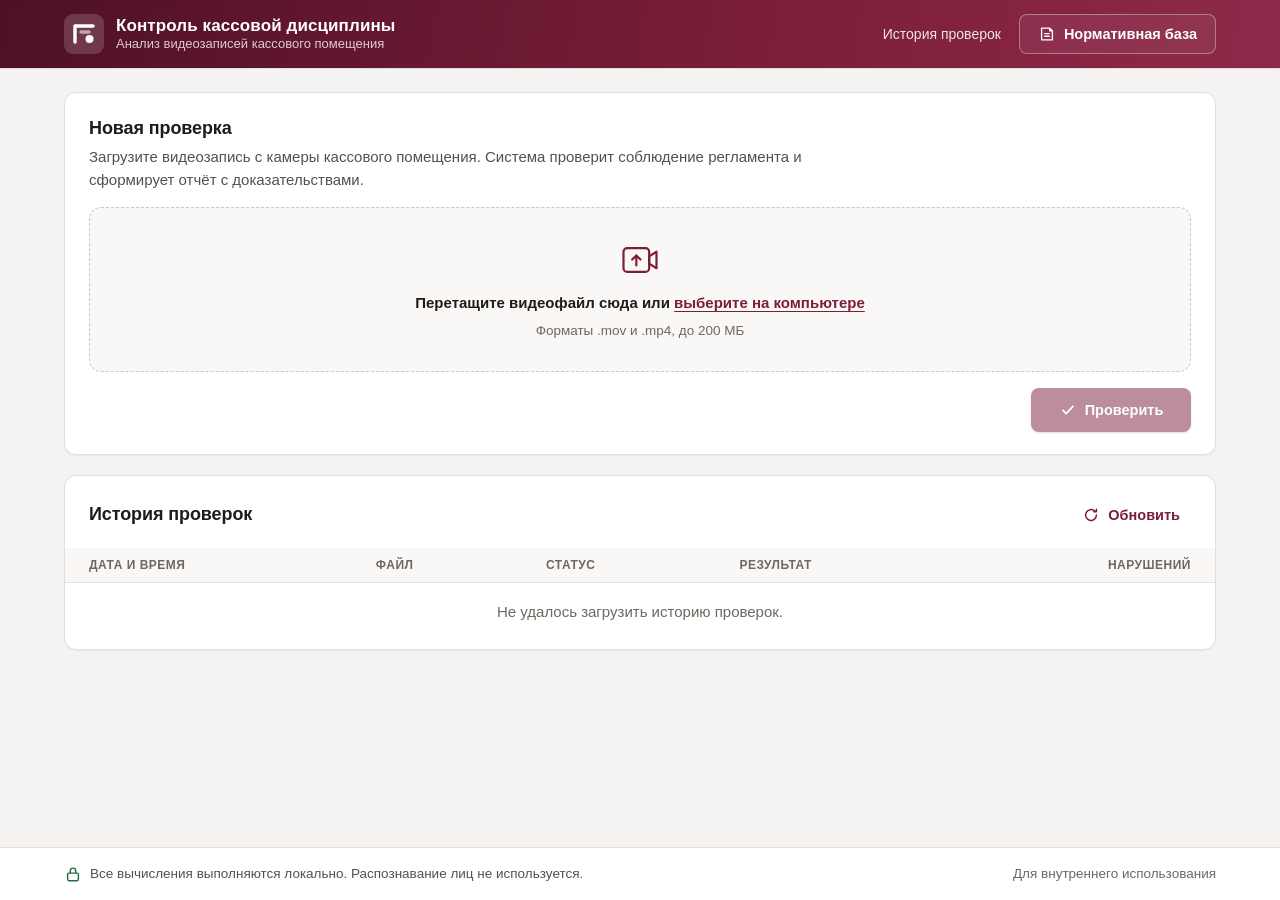
==== service/app/static/index.html @ 451cdcf0 "Forte cash-discipline monitor: service + detector + docs (snapshot 2026-10-17) Source SHAs: - servic" ====
<!doctype html>
<html lang="ru">
<head>
  <meta charset="utf-8">
  <meta name="viewport" content="width=device-width, initial-scale=1">
  <title>Контроль кассовой дисциплины</title>
  <meta name="description" content="Анализ видеозаписей кассового помещения">
  <link rel="icon" href="data:image/svg+xml,%3Csvg xmlns='http://www.w3.org/2000/svg' viewBox='0 0 32 32'%3E%3Crect width='32' height='32' rx='7' fill='%237B1E3A'/%3E%3Cpath d='M9 22V10h14' stroke='white' stroke-width='3' fill='none' stroke-linecap='round'/%3E%3Ccircle cx='20' cy='19' r='3.2' fill='white'/%3E%3C/svg%3E">
  <link rel="stylesheet" href="app.css">
</head>
<body>
  <a class="skip-link" href="#main">Перейти к содержимому</a>

  <header class="topbar">
    <div class="topbar__inner">
      <a class="brand" href="#" id="brand-link" aria-label="На главную">
        <svg class="brand__mark" viewBox="0 0 40 40" aria-hidden="true">
          <rect width="40" height="40" rx="9" fill="currentColor"/>
          <path d="M11 28V12h18" stroke="#fff" stroke-width="3.4" fill="none" stroke-linecap="round" stroke-linejoin="round"/>
          <path d="M17 18h8" stroke="#fff" stroke-width="3.4" stroke-linecap="round" opacity=".55"/>
          <circle cx="25.5" cy="25" r="4" fill="#fff"/>
        </svg>
        <span class="brand__text">
          <span class="brand__title">Контроль кассовой дисциплины</span>
          <span class="brand__subtitle">Анализ видеозаписей кассового помещения</span>
        </span>
      </a>
      <nav class="topbar__nav" aria-label="Разделы">
        <a class="navlink" href="#history-section">История проверок</a>
        <button type="button" class="btn btn--ghost-light" id="rules-open">
          <svg viewBox="0 0 20 20" aria-hidden="true" class="icon"><path d="M4 3.5h9l3 3V16.5H4z M13 3.5v3h3 M7 9.5h6 M7 12.5h6" fill="none" stroke="currentColor" stroke-width="1.5" stroke-linejoin="round"/></svg>
          <span class="btn-label">Нормативная база</span>
        </button>
      </nav>
    </div>
  </header>

  <main id="main" class="container">
    <!-- Upload -->
    <section class="card upload-card" id="upload-section" aria-labelledby="upload-title">
      <div class="card__head">
        <div>
          <h1 class="card__title" id="upload-title">Новая проверка</h1>
          <p class="card__hint">Загрузите видеозапись с камеры кассового помещения. Система проверит соблюдение регламента и сформирует отчёт с доказательствами.</p>
        </div>
      </div>

      <form id="upload-form" novalidate>
        <label class="dropzone" id="dropzone" for="file-input">
          <input type="file" id="file-input" name="file" accept=".mov,.mp4,video/quicktime,video/mp4" class="visually-hidden">
          <svg class="dropzone__icon" viewBox="0 0 48 48" aria-hidden="true">
            <rect x="6" y="11" width="28" height="26" rx="4" fill="none" stroke="currentColor" stroke-width="2.4"/>
            <path d="M34 20l8-5v18l-8-5z" fill="none" stroke="currentColor" stroke-width="2.4" stroke-linejoin="round"/>
            <path d="M20 30v-11m-4.5 4.5L20 19l4.5 4.5" fill="none" stroke="currentColor" stroke-width="2.4" stroke-linecap="round" stroke-linejoin="round"/>
          </svg>
          <span class="dropzone__primary">Перетащите видеофайл сюда или <span class="dropzone__link">выберите на компьютере</span></span>
          <span class="dropzone__secondary">Форматы .mov и .mp4, до 200 МБ</span>
        </label>

        <div class="file-row" id="file-row" hidden>
          <svg viewBox="0 0 24 24" class="file-row__icon" aria-hidden="true"><rect x="3" y="5" width="13" height="14" rx="2" fill="none" stroke="currentColor" stroke-width="1.7"/><path d="M16 10l5-3v10l-5-3z" fill="none" stroke="currentColor" stroke-width="1.7" stroke-linejoin="round"/></svg>
          <div class="file-row__meta">
            <div class="file-row__name" id="file-name"></div>
            <div class="file-row__size" id="file-size"></div>
          </div>
          <button type="button" class="btn btn--text" id="file-clear">Убрать</button>
        </div>

        <p class="form-error" id="upload-error" role="alert" hidden></p>

        <div class="form-actions">
          <button type="submit" class="btn btn--primary" id="submit-btn" disabled>
            <svg viewBox="0 0 20 20" class="icon" aria-hidden="true"><path d="M4.5 10.5l3.5 3.5 7.5-8" fill="none" stroke="currentColor" stroke-width="2" stroke-linecap="round" stroke-linejoin="round"/></svg>
            Проверить
          </button>
        </div>
      </form>
    </section>

    <!-- Progress -->
    <section class="card progress-card" id="progress-section" aria-live="polite" hidden>
      <div class="progress-card__row">
        <div class="spinner" aria-hidden="true"></div>
        <div class="progress-card__body">
          <div class="progress-card__title" id="progress-title">Загрузка видео…</div>
          <div class="progress-card__stage" id="progress-stage"></div>
        </div>
        <div class="progress-card__stats">
          <div class="progress-card__pct" id="progress-pct">0%</div>
          <div class="progress-card__elapsed">Прошло: <span id="progress-elapsed">0:00</span></div>
        </div>
      </div>
      <div class="bar" role="progressbar" aria-labelledby="progress-title" aria-valuemin="0" aria-valuemax="100" aria-valuenow="0" id="progress-bar">
        <div class="bar__fill" id="progress-fill"></div>
      </div>
      <div class="steps" aria-hidden="true">
        <span class="step" id="step-upload">1. Загрузка</span>
        <span class="step" id="step-analyze">2. Анализ</span>
        <span class="step" id="step-report">3. Отчёт</span>
      </div>
    </section>

    <!-- Failed -->
    <section class="card error-card" id="error-section" role="alert" hidden>
      <svg viewBox="0 0 24 24" class="error-card__icon" aria-hidden="true"><circle cx="12" cy="12" r="10" fill="none" stroke="currentColor" stroke-width="2"/><path d="M12 7v6m0 3.5v.5" stroke="currentColor" stroke-width="2.2" stroke-linecap="round"/></svg>
      <div class="error-card__body">
        <h2 class="error-card__title">Не удалось выполнить проверку</h2>
        <p class="error-card__text" id="error-text"></p>
        <div class="error-card__actions">
          <button type="button" class="btn btn--primary" id="retry-btn">Повторить</button>
          <button type="button" class="btn btn--secondary" id="new-check-btn-err">Новая проверка</button>
        </div>
      </div>
    </section>

    <!-- Result -->
    <section id="result-section" class="result" hidden aria-labelledby="verdict-title">
      <div class="verdict" id="verdict">
        <div class="verdict__icon" id="verdict-icon" aria-hidden="true"></div>
        <div class="verdict__body">
          <h2 class="verdict__title" id="verdict-title"></h2>
          <div class="verdict__meta" id="verdict-meta"></div>
        </div>
        <div class="verdict__actions">
          <button type="button" class="btn btn--secondary btn--sm" id="copy-link-btn">Скопировать ссылку</button>
          <button type="button" class="btn btn--secondary btn--sm" id="new-check-btn">Новая проверка</button>
        </div>
      </div>
      <div class="notice notice--warn" id="partial-note" hidden>
        <svg viewBox="0 0 20 20" class="icon" aria-hidden="true"><path d="M10 2.5l8 14H2z" fill="none" stroke="currentColor" stroke-width="1.6" stroke-linejoin="round"/><path d="M10 8v4m0 2.2v.3" stroke="currentColor" stroke-width="1.8" stroke-linecap="round"/></svg>
        <span>Анализ остановлен по лимиту времени — результат может быть неполным. Показаны нарушения, обнаруженные до остановки.</span>
      </div>
      <div class="notice notice--warn notice--list" id="warnings-note" role="note" aria-labelledby="warnings-title" hidden>
        <svg viewBox="0 0 20 20" class="icon" aria-hidden="true"><path d="M10 2.5l8 14H2z" fill="none" stroke="currentColor" stroke-width="1.6" stroke-linejoin="round"/><path d="M10 8v4m0 2.2v.3" stroke="currentColor" stroke-width="1.8" stroke-linecap="round"/></svg>
        <div>
          <strong class="notice__title" id="warnings-title">Предупреждения</strong>
          <ul class="notice__items" id="warnings-list"></ul>
        </div>
      </div>

      <div class="result__grid">
        <div class="player card">
          <div class="player__frame">
            <video id="video" controls preload="metadata" playsinline></video>
          </div>
          <div class="timeline-wrap">
            <div class="timeline" id="timeline" aria-label="Шкала времени с отметками нарушений">
              <div class="timeline__played" id="timeline-played"></div>
              <div class="timeline__markers" id="timeline-markers"></div>
              <div class="timeline__head" id="timeline-head"></div>
            </div>
            <div class="timeline__labels"><span id="tl-start">0:00</span><span id="tl-end">—</span></div>
          </div>
          <dl class="meta-list" id="video-meta"></dl>
        </div>

        <div class="violations">
          <div class="violations__head">
            <h3 class="section-title" id="violations-title">Выявленные нарушения</h3>
          </div>
          <div id="violations-list" class="violations__list"></div>
        </div>
      </div>
    </section>

    <!-- History -->
    <section class="card history" id="history-section" aria-labelledby="history-title">
      <div class="card__head card__head--row">
        <h2 class="card__title" id="history-title">История проверок</h2>
        <button type="button" class="btn btn--text" id="history-refresh">
          <svg viewBox="0 0 20 20" class="icon" aria-hidden="true"><path d="M16 10a6 6 0 1 1-1.8-4.3M16 3.5v3h-3" fill="none" stroke="currentColor" stroke-width="1.7" stroke-linecap="round" stroke-linejoin="round"/></svg>
          Обновить
        </button>
      </div>
      <div class="table-wrap">
        <table class="table" id="history-table">
          <thead>
            <tr>
              <th scope="col">Дата и время</th>
              <th scope="col">Файл</th>
              <th scope="col" class="col-hide-sm">Статус</th>
              <th scope="col">Результат</th>
              <th scope="col" class="num col-hide-sm">Нарушений</th>
            </tr>
          </thead>
          <tbody id="history-body"></tbody>
        </table>
      </div>
      <p class="empty" id="history-empty" hidden>Проверок пока нет. Загрузите первое видео, чтобы начать.</p>
    </section>
  </main>

  <footer class="footer">
    <div class="footer__inner">
      <span class="footer__lock">
        <svg viewBox="0 0 20 20" class="icon" aria-hidden="true"><rect x="4" y="9" width="12" height="8.5" rx="1.6" fill="none" stroke="currentColor" stroke-width="1.6"/><path d="M7 9V6.5a3 3 0 0 1 6 0V9" fill="none" stroke="currentColor" stroke-width="1.6"/></svg>
        Все вычисления выполняются локально. Распознавание лиц не используется.
      </span>
      <span class="footer__muted">Для внутреннего использования</span>
    </div>
  </footer>

  <!-- Rules modal -->
  <dialog class="modal" id="rules-modal" aria-labelledby="rules-title">
    <div class="modal__head">
      <h2 class="modal__title" id="rules-title">Нормативная база</h2>
      <button type="button" class="icon-btn" data-close aria-label="Закрыть">
        <svg viewBox="0 0 20 20" aria-hidden="true"><path d="M5 5l10 10M15 5L5 15" stroke="currentColor" stroke-width="1.8" stroke-linecap="round"/></svg>
      </button>
    </div>
    <div class="modal__body" id="rules-body">
      <p class="empty">Загрузка…</p>
    </div>
  </dialog>

  <!-- Lightbox -->
  <dialog class="lightbox" id="lightbox" aria-label="Кадр-доказательство">
    <figure class="lightbox__figure">
      <img id="lightbox-img" alt="">
      <figcaption class="lightbox__caption">
        <span id="lightbox-caption"></span>
        <span class="lightbox__actions">
          <button type="button" class="btn btn--ghost-light btn--sm" id="lightbox-prev" aria-label="Предыдущий кадр">‹</button>
          <button type="button" class="btn btn--ghost-light btn--sm" id="lightbox-seek">Перейти к моменту</button>
          <button type="button" class="btn btn--ghost-light btn--sm" id="lightbox-next" aria-label="Следующий кадр">›</button>
        </span>
      </figcaption>
    </figure>
    <button type="button" class="icon-btn lightbox__close" data-close aria-label="Закрыть">
      <svg viewBox="0 0 20 20" aria-hidden="true"><path d="M5 5l10 10M15 5L5 15" stroke="currentColor" stroke-width="1.8" stroke-linecap="round"/></svg>
    </button>
  </dialog>

  <div class="toast" id="toast" role="status" aria-live="polite" hidden></div>

  <script src="app.js" defer></script>
</body>
</html>
---- service/app/static/app.css ----
/* Контроль кассовой дисциплины — UI styles. No external assets. */
:root {
  --brand: #7B1E3A;
  --brand-700: #63162E;
  --brand-800: #4E1124;
  --brand-50: #F8EEF1;
  --brand-100: #F0DCE2;

  --bg: #F5F3F1;
  --surface: #FFFFFF;
  --surface-2: #FAF8F6;
  --border: #E4DFDA;
  --border-strong: #CFC7BF;
  --text: #1F1B19;
  --text-2: #57504A;
  --text-3: #6F6760;

  --danger: #B42318;
  --danger-bg: #FEF1EF;
  --danger-border: #F5C6C0;
  --success: #17703F;
  --success-bg: #EDF8F1;
  --success-border: #BCE3CA;
  --warn: #8A5300;
  --warn-bg: #FFF6E5;
  --warn-border: #F3D59A;
  --info: #2D5A8A;

  --radius: 12px;
  --radius-sm: 8px;
  --shadow-sm: 0 1px 2px rgba(31, 27, 25, .06);
  --shadow: 0 1px 2px rgba(31, 27, 25, .05), 0 4px 16px rgba(31, 27, 25, .06);
  --shadow-lg: 0 12px 40px rgba(31, 27, 25, .22);
  --focus: 0 0 0 3px rgba(123, 30, 58, .35);

  --font: -apple-system, BlinkMacSystemFont, "Segoe UI", Roboto, "Helvetica Neue", Arial, "Noto Sans", "Liberation Sans", sans-serif;
  --mono: ui-monospace, SFMono-Regular, Menlo, Consolas, "Liberation Mono", monospace;
}

*, *::before, *::after { box-sizing: border-box; }
html { -webkit-text-size-adjust: 100%; scroll-behavior: smooth; scroll-padding-top: 16px; }
body {
  margin: 0;
  font-family: var(--font);
  font-size: 15px;
  line-height: 1.5;
  color: var(--text);
  background: var(--bg);
  min-height: 100vh;
  display: flex;
  flex-direction: column;
}
h1, h2, h3, h4, p, blockquote, figure { margin: 0; }
button, input { font: inherit; color: inherit; }
img, video { display: block; max-width: 100%; }
[hidden] { display: none !important; }
a { color: var(--brand); }
:focus-visible { outline: none; box-shadow: var(--focus); border-radius: 6px; }

.visually-hidden {
  position: absolute !important; width: 1px; height: 1px; padding: 0; margin: -1px;
  overflow: hidden; clip: rect(0 0 0 0); white-space: nowrap; border: 0;
}
.skip-link {
  position: absolute; left: 12px; top: -48px; z-index: 100;
  background: var(--surface); color: var(--brand); padding: 8px 14px; border-radius: 8px;
  box-shadow: var(--shadow); transition: top .15s;
}
.skip-link:focus { top: 12px; }
.icon { width: 18px; height: 18px; flex: none; }

/* ---------- Top bar ---------- */
.topbar {
  background: linear-gradient(100deg, var(--brand-800) 0%, var(--brand) 60%, #8E2A49 100%);
  color: #fff;
  box-shadow: 0 1px 0 rgba(0,0,0,.08);
}
.topbar__inner {
  max-width: 1200px; margin: 0 auto; padding: 14px 24px;
  display: flex; align-items: center; justify-content: space-between; gap: 16px;
}
.brand { display: flex; align-items: center; gap: 12px; color: #fff; text-decoration: none; min-width: 0; }
.brand__mark { width: 40px; height: 40px; color: rgba(255,255,255,.16); flex: none; }
.brand__text { display: flex; flex-direction: column; min-width: 0; }
.brand__title { font-weight: 650; font-size: 17px; letter-spacing: .1px; line-height: 1.25; }
.brand__subtitle { font-size: 13px; color: rgba(255,255,255,.78); line-height: 1.3; }
.topbar__nav { display: flex; align-items: center; gap: 6px; flex: none; }
.navlink {
  color: rgba(255,255,255,.88); text-decoration: none; font-size: 14px; padding: 8px 12px; border-radius: 8px;
}
.navlink:hover { background: rgba(255,255,255,.1); color: #fff; }

/* ---------- Layout ---------- */
.container {
  width: 100%; max-width: 1200px; margin: 0 auto; padding: 24px;
  display: flex; flex-direction: column; gap: 20px; flex: 1;
}
.card {
  background: var(--surface); border: 1px solid var(--border); border-radius: var(--radius);
  box-shadow: var(--shadow-sm); padding: 22px 24px;
}
.card__head { margin-bottom: 16px; }
.card__head--row { display: flex; align-items: center; justify-content: space-between; gap: 12px; }
.card__title { font-size: 18px; font-weight: 650; letter-spacing: -.1px; }
.card__hint { color: var(--text-2); margin-top: 4px; max-width: 720px; }
.section-title { font-size: 16px; font-weight: 650; }

/* ---------- Buttons ---------- */
.btn {
  display: inline-flex; align-items: center; justify-content: center; gap: 8px;
  min-height: 40px; padding: 0 18px; border-radius: var(--radius-sm);
  border: 1px solid transparent; background: none; cursor: pointer;
  font-weight: 600; font-size: 14.5px; line-height: 1; white-space: nowrap;
  transition: background .15s, border-color .15s, color .15s, box-shadow .15s, transform .05s;
}
.btn:active:not(:disabled) { transform: translateY(1px); }
.btn:disabled { cursor: not-allowed; opacity: .5; }
.btn--sm { min-height: 32px; padding: 0 12px; font-size: 13.5px; }
.btn--primary { background: var(--brand); color: #fff; box-shadow: 0 1px 2px rgba(78,17,36,.3); }
.btn--primary:hover:not(:disabled) { background: var(--brand-700); }
.btn--secondary { background: var(--surface); color: var(--text); border-color: var(--border-strong); }
.btn--secondary:hover:not(:disabled) { background: var(--surface-2); border-color: var(--text-3); }
.btn--text { color: var(--brand); padding: 0 10px; min-height: 34px; }
.btn--text:hover { background: var(--brand-50); }
.btn--ghost-light { color: #fff; border-color: rgba(255,255,255,.35); background: rgba(255,255,255,.06); }
.btn--ghost-light:hover { background: rgba(255,255,255,.16); border-color: rgba(255,255,255,.6); }
.btn--ghost-light:focus-visible { box-shadow: 0 0 0 3px rgba(255,255,255,.5); }
.icon-btn {
  width: 36px; height: 36px; display: inline-grid; place-items: center; border-radius: 8px;
  border: 0; background: none; cursor: pointer; color: var(--text-2);
}
.icon-btn svg { width: 20px; height: 20px; }
.icon-btn:hover { background: var(--surface-2); color: var(--text); }

/* ---------- Upload ---------- */
.dropzone {
  display: flex; flex-direction: column; align-items: center; justify-content: center; gap: 6px;
  padding: 30px 20px; text-align: center; cursor: pointer;
  border: 1.5px dashed var(--border-strong); border-radius: var(--radius);
  background: var(--surface-2); transition: border-color .15s, background .15s;
}
.dropzone:hover, .dropzone.is-over { border-color: var(--brand); background: var(--brand-50); }
.dropzone:focus-within { box-shadow: var(--focus); border-color: var(--brand); }
.dropzone__icon { width: 44px; height: 44px; color: var(--brand); margin-bottom: 4px; }
.dropzone__primary { font-weight: 600; }
.dropzone__link { color: var(--brand); text-decoration: underline; text-underline-offset: 3px; }
.dropzone__secondary { color: var(--text-3); font-size: 13.5px; }
.file-row {
  display: flex; align-items: center; gap: 12px; margin-top: 14px; padding: 12px 14px;
  border: 1px solid var(--border); border-radius: var(--radius-sm); background: var(--surface);
}
.file-row__icon { width: 26px; height: 26px; color: var(--brand); flex: none; }
.file-row__meta { flex: 1; min-width: 0; }
.file-row__name { font-weight: 600; overflow: hidden; text-overflow: ellipsis; white-space: nowrap; }
.file-row__size { color: var(--text-3); font-size: 13px; }
.form-error {
  margin-top: 12px; padding: 10px 14px; border-radius: var(--radius-sm);
  background: var(--danger-bg); color: var(--danger); border: 1px solid var(--danger-border); font-size: 14px;
}
.form-actions { display: flex; justify-content: flex-end; margin-top: 16px; }
.form-actions .btn--primary { min-width: 160px; min-height: 44px; }

/* ---------- Progress ---------- */
.progress-card__row { display: flex; align-items: center; gap: 16px; }
.progress-card__body { flex: 1; min-width: 0; }
.progress-card__title { font-weight: 650; font-size: 16px; }
.progress-card__stage { color: var(--text-2); font-size: 14px; min-height: 21px; }
.progress-card__stats { text-align: right; flex: none; }
.progress-card__pct { font-size: 22px; font-weight: 700; color: var(--brand); font-variant-numeric: tabular-nums; line-height: 1.1; }
.progress-card__elapsed { color: var(--text-3); font-size: 13px; font-variant-numeric: tabular-nums; }
.spinner {
  width: 36px; height: 36px; border-radius: 50%; flex: none;
  border: 3px solid var(--brand-100); border-top-color: var(--brand);
  animation: spin .9s linear infinite;
}
@keyframes spin { to { transform: rotate(360deg); } }
.bar { height: 8px; background: var(--brand-50); border-radius: 99px; overflow: hidden; margin-top: 16px; }
.bar__fill {
  height: 100%; width: 0; border-radius: 99px; transition: width .4s ease;
  background: linear-gradient(90deg, var(--brand-700), var(--brand) 60%, #A5385A);
}
.bar.is-indeterminate .bar__fill {
  width: 30% !important; animation: indet 1.3s ease-in-out infinite;
}
@keyframes indet { 0% { transform: translateX(-100%); } 100% { transform: translateX(340%); } }
.steps { display: flex; gap: 20px; margin-top: 12px; font-size: 13px; color: var(--text-3); }
.step.is-active { color: var(--brand); font-weight: 600; }
.step.is-done { color: var(--success); }
.step.is-done::before { content: "✓ "; }

/* ---------- Error ---------- */
.error-card { display: flex; gap: 16px; border-color: var(--danger-border); background: var(--danger-bg); }
.error-card__icon { width: 28px; height: 28px; color: var(--danger); flex: none; }
.error-card__title { font-size: 17px; font-weight: 650; color: var(--danger); }
.error-card__text { margin-top: 4px; color: var(--text-2); word-break: break-word; }
.error-card__actions { display: flex; gap: 10px; margin-top: 14px; flex-wrap: wrap; }

/* ---------- Verdict ---------- */
.result { display: flex; flex-direction: column; gap: 14px; }
.verdict {
  display: flex; align-items: center; gap: 16px; padding: 18px 22px;
  border-radius: var(--radius); border: 1px solid; box-shadow: var(--shadow-sm);
}
.verdict--bad { background: var(--danger-bg); border-color: var(--danger-border); }
.verdict--ok { background: var(--success-bg); border-color: var(--success-border); }
.verdict__icon {
  width: 44px; height: 44px; border-radius: 50%; display: grid; place-items: center; flex: none; color: #fff;
}
.verdict__icon svg { width: 24px; height: 24px; }
.verdict--bad .verdict__icon { background: var(--danger); }
.verdict--ok .verdict__icon { background: var(--success); }
.verdict__body { flex: 1; min-width: 0; }
.verdict__title { font-size: 20px; font-weight: 700; letter-spacing: -.2px; }
.verdict--bad .verdict__title { color: var(--danger); }
.verdict--ok .verdict__title { color: var(--success); }
.verdict__meta { color: var(--text-2); font-size: 13.5px; margin-top: 2px; display: flex; flex-wrap: wrap; gap: 4px 14px; }
.verdict__meta span { overflow-wrap: anywhere; }
.verdict__actions { display: flex; gap: 8px; flex: none; }

.notice {
  display: flex; gap: 10px; align-items: flex-start; padding: 12px 16px; border-radius: var(--radius-sm);
  border: 1px solid; font-size: 14px;
}
.notice .icon { margin-top: 1px; }
.notice--warn { background: var(--warn-bg); border-color: var(--warn-border); color: var(--warn); }
.notice__title { display: block; font-weight: 600; }
.notice__items { margin: 4px 0 0; padding-left: 18px; }
.notice__items li { overflow-wrap: anywhere; }

/* ---------- Result grid ---------- */
.result__grid {
  display: grid; grid-template-columns: minmax(280px, 360px) 1fr; gap: 20px; align-items: start;
}
.player { padding: 14px; position: sticky; top: 16px; }
.player__frame { display: flex; justify-content: center; }
/* Height-driven sizing: a portrait 464×848 recording keeps its own width (no black side bars). */
.player__frame video {
  height: min(62vh, 600px); width: auto; max-width: 100%; aspect-ratio: 464 / 848;
  object-fit: contain; background: #111; border-radius: var(--radius-sm);
}
.timeline-wrap { margin-top: 12px; }
.timeline {
  position: relative; height: 22px; border-radius: 6px; background: #EEE9E5; cursor: pointer;
  overflow: visible;
}
.timeline__played { position: absolute; inset: 0 auto 0 0; width: 0; background: var(--brand-100); border-radius: 6px 0 0 6px; }
.timeline__head { position: absolute; top: -3px; bottom: -3px; width: 2px; left: 0; background: var(--brand); border-radius: 2px; pointer-events: none; }
.timeline__markers { position: absolute; inset: 0; }
.marker {
  position: absolute; top: 3px; bottom: 3px; min-width: 6px; border-radius: 3px;
  background: var(--danger); border: 0; padding: 0; cursor: pointer; opacity: .9;
  transform: translateX(-3px);
}
.marker:hover, .marker.is-active { opacity: 1; box-shadow: 0 0 0 2px #fff, 0 0 0 4px var(--danger); }
.timeline__labels { display: flex; justify-content: space-between; font-size: 12px; color: var(--text-3); margin-top: 4px; font-variant-numeric: tabular-nums; }
.meta-list {
  display: grid; grid-template-columns: auto 1fr; gap: 4px 12px; margin: 12px 2px 2px; font-size: 13px;
}
.meta-list dt { color: var(--text-3); }
.meta-list dd { margin: 0; color: var(--text); font-variant-numeric: tabular-nums; overflow-wrap: anywhere; }

/* ---------- Violations ---------- */
.violations__head { display: flex; align-items: baseline; justify-content: space-between; margin-bottom: 10px; }
.violations__list { display: flex; flex-direction: column; gap: 14px; }
.vcard {
  background: var(--surface); border: 1px solid var(--border); border-left: 4px solid var(--danger);
  border-radius: var(--radius); box-shadow: var(--shadow-sm); padding: 16px 18px; transition: box-shadow .2s;
}
.vcard.is-active { box-shadow: 0 0 0 2px var(--brand-100), var(--shadow); }
.vcard__top { display: flex; align-items: flex-start; gap: 12px; }
.vcard__num {
  flex: none; width: 28px; height: 28px; border-radius: 50%; background: var(--danger-bg); color: var(--danger);
  font-weight: 700; font-size: 13.5px; display: grid; place-items: center;
}
.vcard__heading { flex: 1; min-width: 0; }
.vcard__title { font-size: 16px; font-weight: 650; line-height: 1.35; }
.vcard__chips { display: flex; flex-wrap: wrap; gap: 6px 8px; margin-top: 6px; align-items: center; }
.timecode {
  display: inline-flex; align-items: center; gap: 6px; font-family: var(--mono); font-size: 13px; font-weight: 600;
  padding: 4px 10px; border-radius: 6px; border: 1px solid var(--brand-100); background: var(--brand-50); color: var(--brand);
  cursor: pointer;
}
.timecode:hover { background: var(--brand-100); }
.timecode svg { width: 12px; height: 12px; }
.chip {
  display: inline-flex; align-items: center; gap: 5px; font-size: 12.5px; padding: 3px 9px; border-radius: 99px;
  background: var(--surface-2); border: 1px solid var(--border); color: var(--text-2);
}
.chip--conf-high { background: var(--danger-bg); border-color: var(--danger-border); color: var(--danger); }
.chip--conf-mid { background: var(--warn-bg); border-color: var(--warn-border); color: var(--warn); }
.chip--conf-low { background: #F1F3F6; border-color: #D9DEE5; color: #4A5562; }
.chip__dot { width: 7px; height: 7px; border-radius: 50%; background: currentColor; }
.type-id {
  display: inline-block; font-family: var(--mono); font-size: 12px; font-weight: 650; line-height: 1.5;
  padding: 1px 7px; margin-right: 8px; border-radius: 5px; vertical-align: 2px;
  background: var(--brand-50); color: var(--brand); border: 1px solid var(--brand-100);
}
.vcard__desc { margin-top: 12px; color: var(--text); white-space: pre-line; overflow-wrap: anywhere; }
/* Two-axis assessment: did it happen (fact) / how firmly the cited norm covers it (legal strength). */
.scores {
  display: grid; grid-template-columns: repeat(2, minmax(0, 1fr)); gap: 0; margin-top: 12px;
  border: 1px solid var(--border); border-radius: var(--radius-sm); background: var(--surface-2);
}
.score { padding: 8px 12px; min-width: 0; }
.score + .score { border-left: 1px solid var(--border); }
.score__label { font-size: 12px; color: var(--text-3); line-height: 1.3; }
.score__value { display: flex; align-items: center; gap: 8px; margin-top: 4px; font-weight: 650; font-size: 14px; }
.score__value--muted { color: var(--text-3); font-weight: 600; }
.meter { flex: 0 1 72px; height: 6px; border-radius: 99px; background: var(--border); overflow: hidden; min-width: 40px; }
.meter__fill { display: block; height: 100%; border-radius: 99px; background: var(--brand); }
.meter--low .meter__fill { background: var(--text-3); }
.segs { display: inline-flex; gap: 3px; flex: none; }
.segs i { width: 16px; height: 6px; border-radius: 2px; background: var(--border); }
.segs i.on { background: var(--brand); }
.segs--low i.on { background: var(--text-3); }
.frames { display: flex; gap: 10px; margin-top: 12px; overflow-x: auto; padding-bottom: 4px; }
.frame {
  flex: none; position: relative; border: 1px solid var(--border); border-radius: var(--radius-sm); overflow: hidden;
  padding: 0; background: #111; cursor: zoom-in; width: 92px;
}
.frame img { width: 92px; height: 164px; object-fit: cover; transition: transform .2s; }
.frame:hover img { transform: scale(1.04); }
.frame__ts {
  position: absolute; left: 4px; bottom: 4px; font-family: var(--mono); font-size: 11px; color: #fff;
  background: rgba(0,0,0,.62); padding: 1px 5px; border-radius: 4px;
}
.frame__badge {
  position: absolute; left: 4px; top: 4px; font-size: 10.5px; font-weight: 650; color: #fff; letter-spacing: .2px;
  background: var(--success); padding: 1px 6px; border-radius: 4px; box-shadow: 0 1px 2px rgba(0,0,0,.35);
}
.vmedia { display: flex; flex-wrap: wrap; align-items: flex-start; gap: 12px 16px; margin-top: 14px; }
.vmedia__label {
  font-size: 11.5px; text-transform: uppercase; letter-spacing: .6px; color: var(--text-3); font-weight: 650; margin-bottom: 6px;
}
.vmedia__frames { flex: 1 1 200px; min-width: 0; }
.vclip .vmedia__label { margin-bottom: 0; }
.vmedia .frames { margin-top: 0; flex-wrap: wrap; overflow: visible; }
.vclip { margin: 0; display: grid; grid-template-columns: min-content; gap: 6px; max-width: 100%; flex: none; }
.vclip__video {
  /* Explicit width from the clip's aspect ratio (--ar = w/h, set by app.js): portrait clips stay compact. */
  --clip-h: 300px;
  display: block; height: var(--clip-h); width: calc(var(--clip-h) * var(--ar, .547)); max-width: none; object-fit: contain;
  border-radius: var(--radius-sm); background: #111; border: 1px solid var(--border);
}
.vclip__video:focus-visible { outline: 3px solid var(--brand); outline-offset: 2px; }
.vclip__cap { display: flex; flex-direction: column; align-items: flex-start; gap: 2px; font-size: 12.5px; color: var(--text-3); line-height: 1.35; }
.vclip__seek {
  font: inherit; color: var(--brand); background: none; border: 0; padding: 0; cursor: pointer; text-decoration: underline; text-align: left;
}
.vclip__seek:hover { color: var(--brand-700); }
.rule {
  margin-top: 14px; padding: 12px 14px; border-radius: var(--radius-sm); background: var(--surface-2);
  border: 1px solid var(--border); font-size: 14px;
}
.rule + .rule { margin-top: 8px; }
.rule__label { font-size: 11.5px; text-transform: uppercase; letter-spacing: .6px; color: var(--text-3); font-weight: 650; }
.rule__doc { font-weight: 600; margin-top: 2px; overflow-wrap: anywhere; }
.rule__point { color: var(--text-2); font-weight: 600; font-size: 13.5px; }
.rule__quote {
  margin: 8px 0 0; padding: 2px 0 2px 12px; border-left: 3px solid var(--brand-100); color: var(--text-2); font-style: italic;
  overflow-wrap: anywhere;
}
.rule__link { display: inline-flex; align-items: center; gap: 4px; margin-top: 8px; font-weight: 600; font-size: 13.5px; text-decoration: none; overflow-wrap: anywhere; }
.rule__link:hover { text-decoration: underline; }
.rule__conf { margin-top: 6px; font-size: 12.5px; color: var(--text-3); }
.rule__conf--high { color: var(--success); }
.rule__conf--medium { color: var(--warn); }
.rule--none { background: var(--warn-bg); border-color: var(--warn-border); }
.rule__none { margin-top: 2px; font-weight: 600; color: var(--warn); }
.rule__link svg { width: 13px; height: 13px; }
.badge-placeholder {
  display: inline-block; font-size: 11px; font-weight: 650; letter-spacing: .3px; padding: 2px 7px; border-radius: 4px;
  background: var(--warn-bg); color: var(--warn); border: 1px solid var(--warn-border); vertical-align: middle; margin-left: 6px;
  text-transform: uppercase;
}
.empty-ok {
  display: flex; flex-direction: column; align-items: center; text-align: center; gap: 8px; padding: 40px 24px;
  background: var(--surface); border: 1px solid var(--border); border-radius: var(--radius); color: var(--text-2);
}
.empty-ok svg { width: 48px; height: 48px; color: var(--success); }
.empty-ok strong { color: var(--text); font-size: 16px; }
.empty-ok span { max-width: 520px; }
.empty-ok .btn { margin-top: 6px; }

/* ---------- History ---------- */
.table-wrap { overflow-x: auto; margin: 0 -24px; }
.table { width: 100%; border-collapse: collapse; font-size: 14px; }
.table th {
  text-align: left; font-size: 12px; text-transform: uppercase; letter-spacing: .5px; color: var(--text-3); font-weight: 650;
  padding: 8px 24px; border-bottom: 1px solid var(--border); background: var(--surface-2); white-space: nowrap;
}
.table td { padding: 11px 24px; border-bottom: 1px solid var(--border); vertical-align: middle; }
.table tbody tr { cursor: pointer; transition: background .1s; }
.table tbody tr:hover { background: var(--surface-2); }
.table tbody tr:focus-visible { outline: none; box-shadow: inset 3px 0 0 var(--brand); background: var(--brand-50); border-radius: 0; }
.table tbody tr.is-current { background: var(--brand-50); box-shadow: inset 3px 0 0 var(--brand); }
.table tbody tr:last-child td { border-bottom: 0; }
.table .num { text-align: right; font-variant-numeric: tabular-nums; }
.table .muted { color: var(--text-3); white-space: nowrap; font-variant-numeric: tabular-nums; }
.table .partial-flag { margin-left: 6px; }
.table .partial-flag::before { content: "· "; }
.table .fname { max-width: 340px; overflow: hidden; text-overflow: ellipsis; white-space: nowrap; font-weight: 550; }
.status {
  display: inline-flex; align-items: center; gap: 6px; font-size: 12.5px; font-weight: 600; padding: 3px 10px;
  border-radius: 99px; white-space: nowrap; border: 1px solid;
}
.status--processing { color: var(--info); background: #EEF4FB; border-color: #CFE0F2; }
.status--done { color: var(--text-2); background: var(--surface-2); border-color: var(--border); }
.status--failed { color: var(--danger); background: var(--danger-bg); border-color: var(--danger-border); }
.status--violation { color: var(--danger); background: var(--danger-bg); border-color: var(--danger-border); }
.status--ok { color: var(--success); background: var(--success-bg); border-color: var(--success-border); }
.status__dot { width: 7px; height: 7px; border-radius: 50%; background: currentColor; }
.status--processing .status__dot { animation: pulse 1.2s ease-in-out infinite; }
@keyframes pulse { 50% { opacity: .3; } }
.empty { color: var(--text-3); padding: 18px 0 4px; text-align: center; }

/* ---------- Footer ---------- */
.footer { border-top: 1px solid var(--border); background: var(--surface); margin-top: 12px; }
.footer__inner {
  max-width: 1200px; margin: 0 auto; padding: 16px 24px; display: flex; justify-content: space-between; gap: 12px;
  flex-wrap: wrap; font-size: 13.5px; color: var(--text-2);
}
.footer__lock { display: inline-flex; align-items: center; gap: 8px; }
.footer__lock .icon { color: var(--success); }
.footer__muted { color: var(--text-3); }

/* ---------- Modal ---------- */
dialog { border: 0; padding: 0; color: var(--text); }
dialog::backdrop { background: rgba(31, 18, 24, .55); }
.modal {
  width: min(760px, calc(100vw - 32px)); max-height: min(86vh, 900px); border-radius: var(--radius);
  box-shadow: var(--shadow-lg); background: var(--surface); overflow: hidden;
}
.modal[open] { display: flex; flex-direction: column; }
.modal__head {
  display: flex; align-items: center; justify-content: space-between; padding: 16px 20px 14px 24px;
  border-bottom: 1px solid var(--border);
}
.modal__title { font-size: 18px; font-weight: 650; }
.modal__body { padding: 8px 24px 24px; overflow-y: auto; }
.rule-index { display: flex; flex-wrap: wrap; gap: 6px; margin: 12px 0 4px; }
.rule-index button { cursor: pointer; margin: 0; }
.rule-index button:hover { background: var(--brand-100); }
.rule-entry { padding: 16px 0; border-bottom: 1px solid var(--border); scroll-margin-top: 8px; overflow-wrap: anywhere; }
.rule-entry:last-child { border-bottom: 0; }
.rule-entry__title { font-weight: 650; font-size: 15.5px; }
.rule-entry__en { color: var(--text-3); font-size: 13px; }
.rule-entry__tpl { color: var(--text-2); margin-top: 6px; font-size: 14px; }

/* ---------- Lightbox ---------- */
.lightbox {
  background: transparent; max-width: 100vw; max-height: 100vh; width: 100vw; height: 100vh; margin: 0;
  overflow: hidden;
}
.lightbox[open] { display: flex; align-items: center; justify-content: center; }
.lightbox::backdrop { background: rgba(10, 6, 8, .88); }
.lightbox__figure { margin: 0; display: flex; flex-direction: column; align-items: center; gap: 12px; max-height: 100%; padding: 56px 16px 16px; }
.lightbox__figure img { max-height: calc(100vh - 140px); max-width: calc(100vw - 32px); border-radius: 8px; box-shadow: var(--shadow-lg); object-fit: contain; }
.lightbox__caption {
  color: #fff; font-size: 14px; display: flex; align-items: center; gap: 14px; flex-wrap: wrap; justify-content: center;
}
.lightbox__actions { display: inline-flex; gap: 6px; }
.lightbox__close { position: fixed; top: 14px; right: 14px; color: #fff; }
.lightbox__close:hover { background: rgba(255,255,255,.14); color: #fff; }

/* ---------- Toast ---------- */
.toast {
  position: fixed; left: 50%; bottom: 24px; transform: translateX(-50%); z-index: 50;
  background: #2A2421; color: #fff; padding: 10px 16px; border-radius: 8px; font-size: 14px; box-shadow: var(--shadow-lg);
}

/* ---------- Responsive ---------- */
@media (max-width: 880px) {
  .result__grid { grid-template-columns: 1fr; }
  .player { position: static; max-width: 420px; width: 100%; margin: 0 auto; }
  .navlink { display: none; }
}
@media (max-width: 640px) {
  body { font-size: 14.5px; }
  .topbar__inner { padding: 12px 16px; }
  .brand__subtitle { display: none; }
  .brand__title { font-size: 15px; }
  .brand__mark { width: 34px; height: 34px; }
  #rules-open { padding: 0 10px; font-size: 13px; }
  .container { padding: 16px; gap: 16px; }
  .card { padding: 18px 16px; }
  .table-wrap { margin: 0 -16px; }
  .verdict { flex-wrap: wrap; padding: 16px; }
  .verdict__actions { width: 100%; }
  .verdict__actions .btn { flex: 1; }
  .progress-card__stats { min-width: 64px; }
  .form-actions .btn--primary { width: 100%; }
  .table .col-hide-sm, .hide-sm { display: none; }
  .show-sm { display: inline; }
  .player { max-width: none; }
  .player__frame video { height: min(56vh, 460px); }
  .verdict { align-items: flex-start; gap: 12px; }
  .verdict__icon { width: 34px; height: 34px; }
  .verdict__icon svg { width: 20px; height: 20px; }
  .verdict__title { font-size: 18px; }
  .verdict__meta { flex-direction: column; gap: 1px; }
  .vcard { padding: 14px 14px; }
  .vcard__top { gap: 10px; }
  .vclip__video { --clip-h: 280px; }
  .score { padding: 8px 10px; }
  .meter { flex-basis: 48px; }
  .segs i { width: 12px; }
  .table { font-size: 13px; }
  .table th, .table td { padding-left: 8px; padding-right: 8px; }
  .table th:first-child, .table td:first-child { padding-left: 16px; }
  .table th:last-child, .table td:last-child { padding-right: 16px; }
  .table .muted { white-space: normal; min-width: 68px; font-size: 12px; }
  .table .fname { max-width: 80px; }
  .table .partial-flag { display: block; margin: 2px 0 0; }
  .table .partial-flag::before { content: none; }
  .status { font-size: 12px; padding: 2px 8px; gap: 5px; }
  .modal { width: calc(100vw - 16px); max-height: calc(100vh - 32px); }
  .modal__head { padding: 12px 12px 10px 16px; }
  .modal__body { padding: 4px 16px 18px; }
  .rule { padding: 10px 12px; }
}
@media (min-width: 641px) { .show-sm { display: none; } }
@media (max-width: 480px) {
  #rules-open { width: 40px; padding: 0; }
  #rules-open .btn-label {
    position: absolute; width: 1px; height: 1px; overflow: hidden; clip: rect(0 0 0 0); white-space: nowrap;
  }
}
@media (prefers-reduced-motion: reduce) {
  *, *::before, *::after { animation-duration: .01ms !important; transition-duration: .01ms !important; scroll-behavior: auto !important; }
}
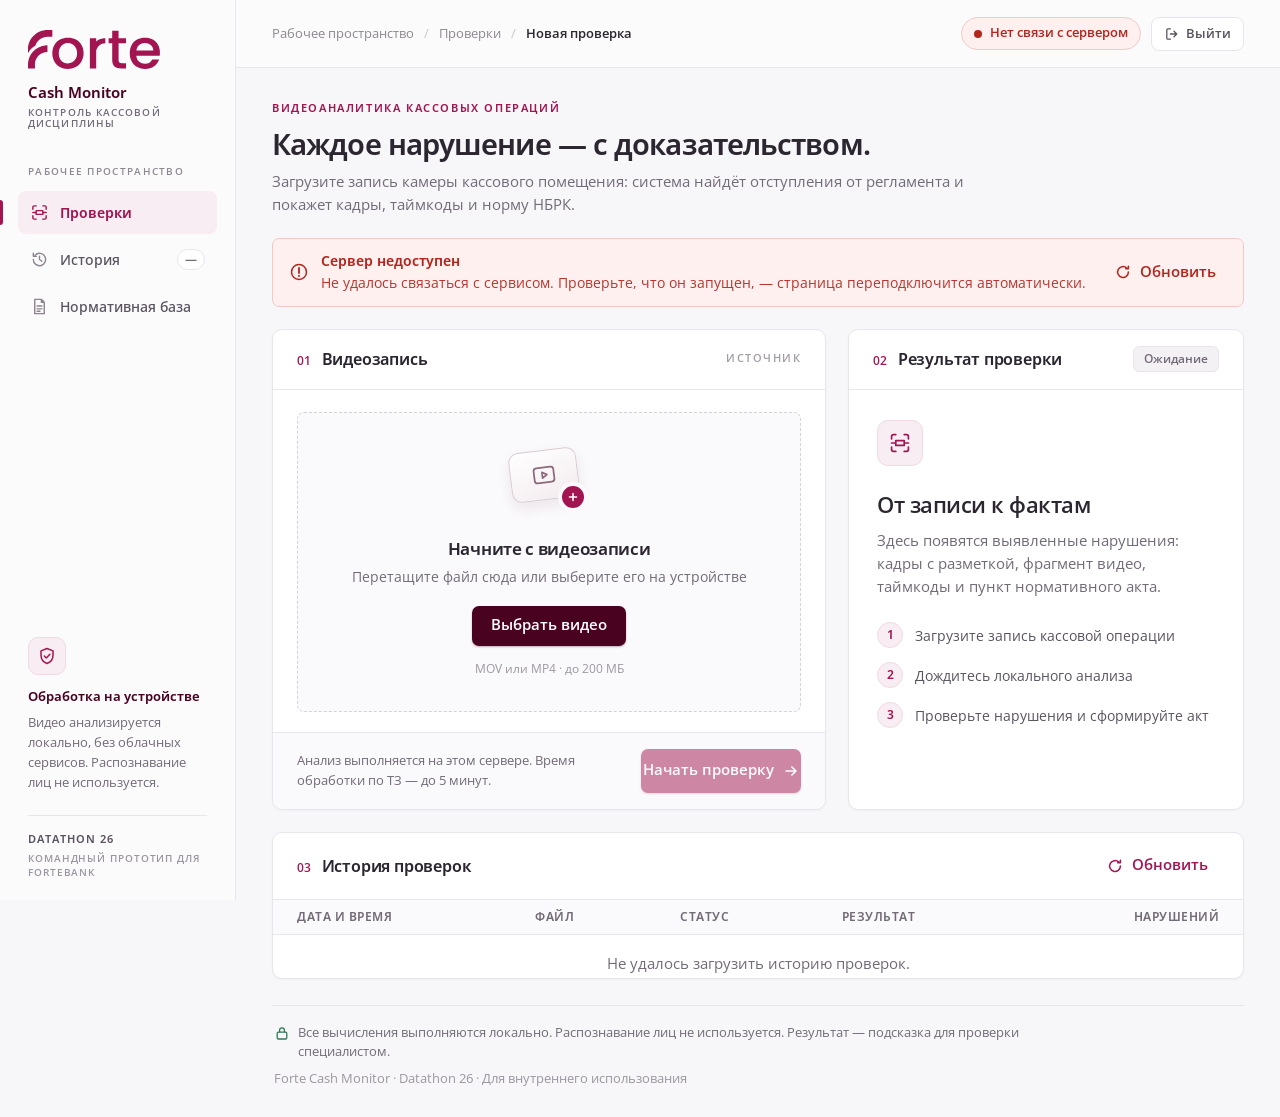
==== commit 674c3dd5: "Snapshot update: service beb6988, detector 9f8d3b9 (2026-10-17 evening) Refresh service/ and detecto" ====
--- a/service/app/static/index.html
+++ b/service/app/static/index.html
@@ -3,207 +3,311 @@
 <head>
   <meta charset="utf-8">
   <meta name="viewport" content="width=device-width, initial-scale=1">
-  <title>Контроль кассовой дисциплины</title>
-  <meta name="description" content="Анализ видеозаписей кассового помещения">
-  <link rel="icon" href="data:image/svg+xml,%3Csvg xmlns='http://www.w3.org/2000/svg' viewBox='0 0 32 32'%3E%3Crect width='32' height='32' rx='7' fill='%237B1E3A'/%3E%3Cpath d='M9 22V10h14' stroke='white' stroke-width='3' fill='none' stroke-linecap='round'/%3E%3Ccircle cx='20' cy='19' r='3.2' fill='white'/%3E%3C/svg%3E">
+  <title>Forte Cash Monitor · Контроль кассовой дисциплины</title>
+  <meta name="description" content="Локальный анализ видеозаписей кассового помещения: нарушения регламента, кадры-доказательства, таймкоды и нормы НБРК">
+  <meta name="theme-color" content="#4A0221">
+  <link rel="icon" href="assets/brand/favicon.svg" type="image/svg+xml">
+  <link rel="preload" href="assets/fonts/OpenSans.woff2" as="font" type="font/woff2" crossorigin>
   <link rel="stylesheet" href="app.css">
 </head>
-<body>
+<body data-view="upload">
   <a class="skip-link" href="#main">Перейти к содержимому</a>
 
-  <header class="topbar">
-    <div class="topbar__inner">
-      <a class="brand" href="#" id="brand-link" aria-label="На главную">
-        <svg class="brand__mark" viewBox="0 0 40 40" aria-hidden="true">
-          <rect width="40" height="40" rx="9" fill="currentColor"/>
-          <path d="M11 28V12h18" stroke="#fff" stroke-width="3.4" fill="none" stroke-linecap="round" stroke-linejoin="round"/>
-          <path d="M17 18h8" stroke="#fff" stroke-width="3.4" stroke-linecap="round" opacity=".55"/>
-          <circle cx="25.5" cy="25" r="4" fill="#fff"/>
-        </svg>
-        <span class="brand__text">
-          <span class="brand__title">Контроль кассовой дисциплины</span>
-          <span class="brand__subtitle">Анализ видеозаписей кассового помещения</span>
+  <!-- Sidebar (desktop) -->
+  <aside class="sidebar" aria-label="Навигация">
+    <a class="brand js-home" href="./" id="brand-link" aria-label="Forte Cash Monitor — новая проверка">
+      <img class="brand__logo" src="assets/brand/forte-magenta.svg" width="142" height="42" alt="Forte">
+    </a>
+    <div class="product-name">Cash Monitor<span>Контроль кассовой дисциплины</span></div>
+
+    <div class="sidebar-label">Рабочее пространство</div>
+    <nav class="sidenav" aria-label="Разделы">
+      <a class="nav-item is-active js-home" href="./" id="nav-check">
+        <svg viewBox="0 0 20 20" class="icon" aria-hidden="true"><path d="M3 6.5V4.5a1.5 1.5 0 0 1 1.5-1.5h2M13.5 3h2A1.5 1.5 0 0 1 17 4.5v2M17 13.5v2a1.5 1.5 0 0 1-1.5 1.5h-2M6.5 17h-2A1.5 1.5 0 0 1 3 15.5v-2M6.5 8h7v4h-7z M3 10h3.5M13.5 10H17" fill="none" stroke="currentColor" stroke-width="1.5" stroke-linecap="round" stroke-linejoin="round"/></svg>
+        <span>Проверки</span>
+      </a>
+      <a class="nav-item" href="#history-section">
+        <svg viewBox="0 0 20 20" class="icon" aria-hidden="true"><path d="M3.5 10a6.5 6.5 0 1 0 1.9-4.6M3.5 3.5v3.2h3.2M10 6.5V10l2.5 1.8" fill="none" stroke="currentColor" stroke-width="1.5" stroke-linecap="round" stroke-linejoin="round"/></svg>
+        <span>История</span>
+        <span class="nav-count" id="nav-count" aria-label="Число проверок">—</span>
+      </a>
+      <button type="button" class="nav-item" id="rules-open">
+        <svg viewBox="0 0 20 20" class="icon" aria-hidden="true"><path d="M5 2.5h7l3 3v12H5z M12 2.5v3h3 M7.5 9.5h5 M7.5 12.5h5 M7.5 15h3" fill="none" stroke="currentColor" stroke-width="1.5" stroke-linejoin="round" stroke-linecap="round"/></svg>
+        <span>Нормативная база</span>
+      </button>
+    </nav>
+
+    <div class="sidebar-bottom">
+      <div class="privacy-icon" aria-hidden="true">
+        <svg viewBox="0 0 20 20" class="icon"><path d="M10 2.5l6 2.4v4.4c0 4-2.6 7-6 8.2-3.4-1.2-6-4.2-6-8.2V4.9z" fill="none" stroke="currentColor" stroke-width="1.5" stroke-linejoin="round"/><path d="M7.3 10l2 2 3.6-3.8" fill="none" stroke="currentColor" stroke-width="1.5" stroke-linecap="round" stroke-linejoin="round"/></svg>
+      </div>
+      <strong>Обработка на устройстве</strong>
+      <p>Видео анализируется локально, без облачных сервисов. Распознавание лиц не используется.</p>
+      <div class="sidebar-foot">Datathon 26<span>Командный прототип для ForteBank</span></div>
+    </div>
+  </aside>
+
+  <div class="shell">
+    <header class="topbar">
+      <a class="mobile-brand js-home" href="./" aria-label="Forte Cash Monitor — новая проверка">
+        <img src="assets/brand/forte-magenta.svg" width="84" height="25" alt="Forte">
+        <span>Cash Monitor</span>
+      </a>
+      <div class="breadcrumb" aria-label="Расположение">
+        <span>Рабочее пространство</span><span class="breadcrumb__sep" aria-hidden="true">/</span><span>Проверки</span><span class="breadcrumb__sep" aria-hidden="true">/</span><strong id="crumb-current">Новая проверка</strong>
+      </div>
+      <div class="topbar__actions">
+        <span class="server-status" id="server-status" role="status" title="Состояние локального сервиса">
+          <i aria-hidden="true"></i><span id="server-status-text">Проверяем сервер…</span>
         </span>
-      </a>
-      <nav class="topbar__nav" aria-label="Разделы">
-        <a class="navlink" href="#history-section">История проверок</a>
-        <button type="button" class="btn btn--ghost-light" id="rules-open">
-          <svg viewBox="0 0 20 20" aria-hidden="true" class="icon"><path d="M4 3.5h9l3 3V16.5H4z M13 3.5v3h3 M7 9.5h6 M7 12.5h6" fill="none" stroke="currentColor" stroke-width="1.5" stroke-linejoin="round"/></svg>
-          <span class="btn-label">Нормативная база</span>
+        <a class="icon-btn topbar__mobile" href="#history-section" aria-label="История проверок">
+          <svg viewBox="0 0 20 20" aria-hidden="true"><path d="M3.5 10a6.5 6.5 0 1 0 1.9-4.6M3.5 3.5v3.2h3.2M10 6.5V10l2.5 1.8" fill="none" stroke="currentColor" stroke-width="1.6" stroke-linecap="round" stroke-linejoin="round"/></svg>
+        </a>
+        <button type="button" class="icon-btn topbar__mobile" data-rules-open aria-label="Нормативная база">
+          <svg viewBox="0 0 20 20" aria-hidden="true"><path d="M5 2.5h7l3 3v12H5z M12 2.5v3h3 M7.5 9.5h5 M7.5 12.5h5 M7.5 15h3" fill="none" stroke="currentColor" stroke-width="1.6" stroke-linejoin="round" stroke-linecap="round"/></svg>
         </button>
-      </nav>
-    </div>
-  </header>
-
-  <main id="main" class="container">
-    <!-- Upload -->
-    <section class="card upload-card" id="upload-section" aria-labelledby="upload-title">
-      <div class="card__head">
-        <div>
-          <h1 class="card__title" id="upload-title">Новая проверка</h1>
-          <p class="card__hint">Загрузите видеозапись с камеры кассового помещения. Система проверит соблюдение регламента и сформирует отчёт с доказательствами.</p>
-        </div>
-      </div>
-
-      <form id="upload-form" novalidate>
-        <label class="dropzone" id="dropzone" for="file-input">
-          <input type="file" id="file-input" name="file" accept=".mov,.mp4,video/quicktime,video/mp4" class="visually-hidden">
-          <svg class="dropzone__icon" viewBox="0 0 48 48" aria-hidden="true">
-            <rect x="6" y="11" width="28" height="26" rx="4" fill="none" stroke="currentColor" stroke-width="2.4"/>
-            <path d="M34 20l8-5v18l-8-5z" fill="none" stroke="currentColor" stroke-width="2.4" stroke-linejoin="round"/>
-            <path d="M20 30v-11m-4.5 4.5L20 19l4.5 4.5" fill="none" stroke="currentColor" stroke-width="2.4" stroke-linecap="round" stroke-linejoin="round"/>
-          </svg>
-          <span class="dropzone__primary">Перетащите видеофайл сюда или <span class="dropzone__link">выберите на компьютере</span></span>
-          <span class="dropzone__secondary">Форматы .mov и .mp4, до 200 МБ</span>
-        </label>
-
-        <div class="file-row" id="file-row" hidden>
-          <svg viewBox="0 0 24 24" class="file-row__icon" aria-hidden="true"><rect x="3" y="5" width="13" height="14" rx="2" fill="none" stroke="currentColor" stroke-width="1.7"/><path d="M16 10l5-3v10l-5-3z" fill="none" stroke="currentColor" stroke-width="1.7" stroke-linejoin="round"/></svg>
-          <div class="file-row__meta">
-            <div class="file-row__name" id="file-name"></div>
-            <div class="file-row__size" id="file-size"></div>
-          </div>
-          <button type="button" class="btn btn--text" id="file-clear">Убрать</button>
-        </div>
-
-        <p class="form-error" id="upload-error" role="alert" hidden></p>
-
-        <div class="form-actions">
-          <button type="submit" class="btn btn--primary" id="submit-btn" disabled>
-            <svg viewBox="0 0 20 20" class="icon" aria-hidden="true"><path d="M4.5 10.5l3.5 3.5 7.5-8" fill="none" stroke="currentColor" stroke-width="2" stroke-linecap="round" stroke-linejoin="round"/></svg>
-            Проверить
-          </button>
-        </div>
-      </form>
-    </section>
-
-    <!-- Progress -->
-    <section class="card progress-card" id="progress-section" aria-live="polite" hidden>
-      <div class="progress-card__row">
-        <div class="spinner" aria-hidden="true"></div>
-        <div class="progress-card__body">
-          <div class="progress-card__title" id="progress-title">Загрузка видео…</div>
-          <div class="progress-card__stage" id="progress-stage"></div>
-        </div>
-        <div class="progress-card__stats">
-          <div class="progress-card__pct" id="progress-pct">0%</div>
-          <div class="progress-card__elapsed">Прошло: <span id="progress-elapsed">0:00</span></div>
-        </div>
-      </div>
-      <div class="bar" role="progressbar" aria-labelledby="progress-title" aria-valuemin="0" aria-valuemax="100" aria-valuenow="0" id="progress-bar">
-        <div class="bar__fill" id="progress-fill"></div>
-      </div>
-      <div class="steps" aria-hidden="true">
-        <span class="step" id="step-upload">1. Загрузка</span>
-        <span class="step" id="step-analyze">2. Анализ</span>
-        <span class="step" id="step-report">3. Отчёт</span>
-      </div>
-    </section>
-
-    <!-- Failed -->
-    <section class="card error-card" id="error-section" role="alert" hidden>
-      <svg viewBox="0 0 24 24" class="error-card__icon" aria-hidden="true"><circle cx="12" cy="12" r="10" fill="none" stroke="currentColor" stroke-width="2"/><path d="M12 7v6m0 3.5v.5" stroke="currentColor" stroke-width="2.2" stroke-linecap="round"/></svg>
-      <div class="error-card__body">
-        <h2 class="error-card__title">Не удалось выполнить проверку</h2>
-        <p class="error-card__text" id="error-text"></p>
-        <div class="error-card__actions">
-          <button type="button" class="btn btn--primary" id="retry-btn">Повторить</button>
-          <button type="button" class="btn btn--secondary" id="new-check-btn-err">Новая проверка</button>
-        </div>
-      </div>
-    </section>
-
-    <!-- Result -->
-    <section id="result-section" class="result" hidden aria-labelledby="verdict-title">
-      <div class="verdict" id="verdict">
-        <div class="verdict__icon" id="verdict-icon" aria-hidden="true"></div>
-        <div class="verdict__body">
-          <h2 class="verdict__title" id="verdict-title"></h2>
-          <div class="verdict__meta" id="verdict-meta"></div>
-        </div>
-        <div class="verdict__actions">
-          <button type="button" class="btn btn--secondary btn--sm" id="copy-link-btn">Скопировать ссылку</button>
-          <button type="button" class="btn btn--secondary btn--sm" id="new-check-btn">Новая проверка</button>
-        </div>
-      </div>
-      <div class="notice notice--warn" id="partial-note" hidden>
-        <svg viewBox="0 0 20 20" class="icon" aria-hidden="true"><path d="M10 2.5l8 14H2z" fill="none" stroke="currentColor" stroke-width="1.6" stroke-linejoin="round"/><path d="M10 8v4m0 2.2v.3" stroke="currentColor" stroke-width="1.8" stroke-linecap="round"/></svg>
-        <span>Анализ остановлен по лимиту времени — результат может быть неполным. Показаны нарушения, обнаруженные до остановки.</span>
-      </div>
-      <div class="notice notice--warn notice--list" id="warnings-note" role="note" aria-labelledby="warnings-title" hidden>
-        <svg viewBox="0 0 20 20" class="icon" aria-hidden="true"><path d="M10 2.5l8 14H2z" fill="none" stroke="currentColor" stroke-width="1.6" stroke-linejoin="round"/><path d="M10 8v4m0 2.2v.3" stroke="currentColor" stroke-width="1.8" stroke-linecap="round"/></svg>
-        <div>
-          <strong class="notice__title" id="warnings-title">Предупреждения</strong>
-          <ul class="notice__items" id="warnings-list"></ul>
-        </div>
-      </div>
-
-      <div class="result__grid">
-        <div class="player card">
-          <div class="player__frame">
-            <video id="video" controls preload="metadata" playsinline></video>
-          </div>
-          <div class="timeline-wrap">
-            <div class="timeline" id="timeline" aria-label="Шкала времени с отметками нарушений">
-              <div class="timeline__played" id="timeline-played"></div>
-              <div class="timeline__markers" id="timeline-markers"></div>
-              <div class="timeline__head" id="timeline-head"></div>
-            </div>
-            <div class="timeline__labels"><span id="tl-start">0:00</span><span id="tl-end">—</span></div>
-          </div>
-          <dl class="meta-list" id="video-meta"></dl>
-        </div>
-
-        <div class="violations">
-          <div class="violations__head">
-            <h3 class="section-title" id="violations-title">Выявленные нарушения</h3>
-          </div>
-          <div id="violations-list" class="violations__list"></div>
-        </div>
-      </div>
-    </section>
-
-    <!-- History -->
-    <section class="card history" id="history-section" aria-labelledby="history-title">
-      <div class="card__head card__head--row">
-        <h2 class="card__title" id="history-title">История проверок</h2>
-        <button type="button" class="btn btn--text" id="history-refresh">
+        <a class="logout-link" href="/logout" id="logout-link" title="Завершить сеанс">
+          <svg viewBox="0 0 20 20" class="icon" aria-hidden="true"><path d="M8 3.5H5A1.5 1.5 0 0 0 3.5 5v10A1.5 1.5 0 0 0 5 16.5h3M12.5 6.5L16 10l-3.5 3.5M16 10H8" fill="none" stroke="currentColor" stroke-width="1.6" stroke-linecap="round" stroke-linejoin="round"/></svg>
+          <span class="logout-link__label">Выйти</span>
+        </a>
+      </div>
+    </header>
+
+    <main id="main" class="container">
+      <div class="page-heading">
+        <div class="page-heading__text">
+          <div class="eyebrow">Видеоаналитика кассовых операций</div>
+          <h1 class="page-title">Каждое нарушение — с доказательством.</h1>
+          <p class="page-lead">Загрузите запись камеры кассового помещения: система найдёт отступления от регламента и покажет кадры, таймкоды и норму НБРК.</p>
+        </div>
+        <a class="btn btn--secondary page-heading__new js-home" href="./" id="heading-new">
+          <svg viewBox="0 0 20 20" class="icon" aria-hidden="true"><path d="M10 4.5v11M4.5 10h11" fill="none" stroke="currentColor" stroke-width="1.7" stroke-linecap="round"/></svg>
+          <span class="btn-label">Новая проверка</span>
+        </a>
+      </div>
+
+      <!-- Service readiness (driven by /healthz) -->
+      <div class="readiness" id="readiness" role="status" aria-live="polite" hidden>
+        <span class="readiness__icon" aria-hidden="true">
+          <svg viewBox="0 0 20 20"><circle cx="10" cy="10" r="7.5" fill="none" stroke="currentColor" stroke-width="1.5"/><path d="M10 6v5m0 2.6v.4" stroke="currentColor" stroke-width="1.8" stroke-linecap="round"/></svg>
+        </span>
+        <div class="readiness__body">
+          <strong id="readiness-title"></strong>
+          <span id="readiness-text"></span>
+        </div>
+        <button type="button" class="btn btn--text readiness__retry" id="readiness-retry">
           <svg viewBox="0 0 20 20" class="icon" aria-hidden="true"><path d="M16 10a6 6 0 1 1-1.8-4.3M16 3.5v3h-3" fill="none" stroke="currentColor" stroke-width="1.7" stroke-linecap="round" stroke-linejoin="round"/></svg>
           Обновить
         </button>
       </div>
-      <div class="table-wrap">
-        <table class="table" id="history-table">
-          <thead>
-            <tr>
-              <th scope="col">Дата и время</th>
-              <th scope="col">Файл</th>
-              <th scope="col" class="col-hide-sm">Статус</th>
-              <th scope="col">Результат</th>
-              <th scope="col" class="num col-hide-sm">Нарушений</th>
-            </tr>
-          </thead>
-          <tbody id="history-body"></tbody>
-        </table>
-      </div>
-      <p class="empty" id="history-empty" hidden>Проверок пока нет. Загрузите первое видео, чтобы начать.</p>
-    </section>
-  </main>
-
-  <footer class="footer">
-    <div class="footer__inner">
-      <span class="footer__lock">
-        <svg viewBox="0 0 20 20" class="icon" aria-hidden="true"><rect x="4" y="9" width="12" height="8.5" rx="1.6" fill="none" stroke="currentColor" stroke-width="1.6"/><path d="M7 9V6.5a3 3 0 0 1 6 0V9" fill="none" stroke="currentColor" stroke-width="1.6"/></svg>
-        Все вычисления выполняются локально. Распознавание лиц не используется.
-      </span>
-      <span class="footer__muted">Для внутреннего использования</span>
-    </div>
-  </footer>
+
+      <!-- Upload -->
+      <section class="workspace-grid" id="upload-section" aria-label="Новая проверка">
+        <div class="card panel upload-card">
+          <div class="panel__head">
+            <h2 class="panel__title" id="upload-title"><span class="section-number">01</span> Видеозапись</h2>
+            <span class="subtle-label">Источник</span>
+          </div>
+          <form id="upload-form" class="panel__body" novalidate>
+            <label class="dropzone" id="dropzone" for="file-input">
+              <input type="file" id="file-input" name="file" accept=".mov,.mp4,video/quicktime,video/mp4" class="visually-hidden">
+              <span class="upload-illustration" aria-hidden="true">
+                <span class="upload-illustration__card">
+                  <svg viewBox="0 0 24 24"><rect x="3.5" y="5.5" width="17" height="13" rx="2.5" fill="none" stroke="currentColor" stroke-width="1.5"/><path d="M10.5 9.5v5l4-2.5z" fill="none" stroke="currentColor" stroke-width="1.5" stroke-linejoin="round"/></svg>
+                </span>
+                <span class="upload-illustration__plus">
+                  <svg viewBox="0 0 20 20"><path d="M10 5v10M5 10h10" stroke="currentColor" stroke-width="2.2" stroke-linecap="round"/></svg>
+                </span>
+              </span>
+              <span class="dropzone__primary">Начните с видеозаписи</span>
+              <span class="dropzone__secondary">Перетащите файл сюда или выберите его на устройстве</span>
+              <span class="btn btn--dark dropzone__btn">Выбрать видео</span>
+              <span class="dropzone__hint">MOV или MP4 · до 200 МБ</span>
+            </label>
+
+            <div class="file-row" id="file-row" hidden>
+              <svg viewBox="0 0 24 24" class="file-row__icon" aria-hidden="true"><rect x="3" y="5" width="13" height="14" rx="2" fill="none" stroke="currentColor" stroke-width="1.7"/><path d="M16 10l5-3v10l-5-3z" fill="none" stroke="currentColor" stroke-width="1.7" stroke-linejoin="round"/></svg>
+              <div class="file-row__meta">
+                <div class="file-row__label">Файл</div>
+                <div class="file-row__name" id="file-name"></div>
+                <div class="file-row__size" id="file-size"></div>
+              </div>
+              <button type="button" class="btn btn--text" id="file-clear">Убрать</button>
+            </div>
+
+            <p class="form-error" id="upload-error" role="alert" hidden></p>
+
+            <div class="form-actions">
+              <p class="form-actions__hint">Анализ выполняется на этом сервере. Время обработки по ТЗ — до 5 минут.</p>
+              <button type="submit" class="btn btn--primary" id="submit-btn" disabled>
+                Начать проверку
+                <svg viewBox="0 0 20 20" class="icon" aria-hidden="true"><path d="M4.5 10h11M11 5.5l4.5 4.5-4.5 4.5" fill="none" stroke="currentColor" stroke-width="1.8" stroke-linecap="round" stroke-linejoin="round"/></svg>
+              </button>
+            </div>
+          </form>
+        </div>
+
+        <aside class="card panel preview-card" aria-labelledby="preview-title">
+          <div class="panel__head">
+            <h2 class="panel__title" id="preview-title"><span class="section-number">02</span> Результат проверки</h2>
+            <span class="status-tag">Ожидание</span>
+          </div>
+          <div class="panel__body result-empty">
+            <span class="empty-symbol" aria-hidden="true">
+              <svg viewBox="0 0 20 20"><path d="M3 6.5V4.5a1.5 1.5 0 0 1 1.5-1.5h2M13.5 3h2A1.5 1.5 0 0 1 17 4.5v2M17 13.5v2a1.5 1.5 0 0 1-1.5 1.5h-2M6.5 17h-2A1.5 1.5 0 0 1 3 15.5v-2M6.5 8h7v4h-7z M3 10h3.5M13.5 10H17" fill="none" stroke="currentColor" stroke-width="1.4" stroke-linecap="round" stroke-linejoin="round"/></svg>
+            </span>
+            <h3 class="result-empty__title">От записи к фактам</h3>
+            <p class="result-empty__text">Здесь появятся выявленные нарушения: кадры с разметкой, фрагмент видео, таймкоды и пункт нормативного акта.</p>
+            <ol class="result-steps">
+              <li><span>1</span>Загрузите запись кассовой операции</li>
+              <li><span>2</span>Дождитесь локального анализа</li>
+              <li><span>3</span>Проверьте нарушения и сформируйте акт</li>
+            </ol>
+          </div>
+        </aside>
+      </section>
+
+      <!-- Progress -->
+      <section class="card panel progress-card" id="progress-section" aria-live="polite" hidden>
+        <div class="panel__head">
+          <h2 class="panel__title"><span class="section-number">02</span> Анализ записи</h2>
+          <span class="status-tag status-tag--processing"><i aria-hidden="true"></i>Обработка</span>
+        </div>
+        <div class="panel__body">
+          <div class="progress-card__row">
+            <div class="spinner" aria-hidden="true"></div>
+            <div class="progress-card__body">
+              <div class="progress-card__title" id="progress-title">Загрузка видео…</div>
+              <div class="progress-card__stage" id="progress-stage"></div>
+            </div>
+            <div class="progress-card__stats">
+              <div class="progress-card__pct" id="progress-pct">0%</div>
+              <div class="progress-card__elapsed">Прошло: <span id="progress-elapsed">0:00</span></div>
+            </div>
+          </div>
+          <div class="bar" role="progressbar" aria-labelledby="progress-title" aria-valuemin="0" aria-valuemax="100" aria-valuenow="0" id="progress-bar">
+            <div class="bar__fill" id="progress-fill"></div>
+          </div>
+          <div class="steps" aria-hidden="true">
+            <span class="step" id="step-upload"><b>1</b>Загрузка</span>
+            <span class="step" id="step-analyze"><b>2</b>Анализ</span>
+            <span class="step" id="step-report"><b>3</b>Отчёт</span>
+          </div>
+        </div>
+      </section>
+
+      <!-- Failed -->
+      <section class="card error-card" id="error-section" role="alert" hidden>
+        <svg viewBox="0 0 24 24" class="error-card__icon" aria-hidden="true"><circle cx="12" cy="12" r="10" fill="none" stroke="currentColor" stroke-width="2"/><path d="M12 7v6m0 3.5v.5" stroke="currentColor" stroke-width="2.2" stroke-linecap="round"/></svg>
+        <div class="error-card__body">
+          <h2 class="error-card__title">Не удалось выполнить проверку</h2>
+          <p class="error-card__text" id="error-text"></p>
+          <div class="error-card__actions">
+            <button type="button" class="btn btn--primary" id="retry-btn">Повторить</button>
+            <button type="button" class="btn btn--secondary" id="new-check-btn-err">Новая проверка</button>
+          </div>
+        </div>
+      </section>
+
+      <!-- Result -->
+      <section id="result-section" class="result" hidden aria-labelledby="verdict-title">
+        <div class="verdict" id="verdict">
+          <div class="verdict__icon" id="verdict-icon" aria-hidden="true"></div>
+          <div class="verdict__body">
+            <h2 class="verdict__title" id="verdict-title"></h2>
+            <div class="verdict__meta" id="verdict-meta"></div>
+          </div>
+          <div class="verdict__actions">
+            <button type="button" class="btn btn--secondary btn--sm" id="copy-link-btn">Скопировать ссылку</button>
+          </div>
+        </div>
+        <div class="notice notice--warn" id="partial-note" hidden>
+          <svg viewBox="0 0 20 20" class="icon" aria-hidden="true"><path d="M10 2.5l8 14H2z" fill="none" stroke="currentColor" stroke-width="1.6" stroke-linejoin="round"/><path d="M10 8v4m0 2.2v.3" stroke="currentColor" stroke-width="1.8" stroke-linecap="round"/></svg>
+          <span>Анализ остановлен по лимиту времени — результат может быть неполным. Показаны нарушения, обнаруженные до остановки.</span>
+        </div>
+        <div class="notice notice--warn notice--list" id="warnings-note" role="note" aria-labelledby="warnings-title" hidden>
+          <svg viewBox="0 0 20 20" class="icon" aria-hidden="true"><path d="M10 2.5l8 14H2z" fill="none" stroke="currentColor" stroke-width="1.6" stroke-linejoin="round"/><path d="M10 8v4m0 2.2v.3" stroke="currentColor" stroke-width="1.8" stroke-linecap="round"/></svg>
+          <div>
+            <strong class="notice__title" id="warnings-title">Предупреждения</strong>
+            <ul class="notice__items" id="warnings-list"></ul>
+          </div>
+        </div>
+
+        <div class="result__grid">
+          <div class="player card panel">
+            <div class="panel__head panel__head--compact">
+              <h3 class="panel__title"><span class="section-number">01</span> Видеозапись</h3>
+            </div>
+            <div class="player__inner">
+              <div class="player__frame">
+                <video id="video" controls preload="metadata" playsinline></video>
+              </div>
+              <div class="timeline-wrap">
+                <div class="timeline-label">События на записи</div>
+                <div class="timeline" id="timeline" aria-label="Шкала времени с отметками нарушений">
+                  <div class="timeline__played" id="timeline-played"></div>
+                  <div class="timeline__markers" id="timeline-markers"></div>
+                  <div class="timeline__head" id="timeline-head"></div>
+                </div>
+                <div class="timeline__labels"><span id="tl-start">0:00</span><span id="tl-end">—</span></div>
+              </div>
+              <dl class="meta-list" id="video-meta"></dl>
+            </div>
+          </div>
+
+          <div class="violations">
+            <section class="card review-panel" id="review-panel" aria-labelledby="review-title" hidden></section>
+            <div class="violations__head">
+              <h3 class="section-title"><span class="section-number">02</span> <span id="violations-title">Выявленные нарушения</span></h3>
+            </div>
+            <div id="violations-list" class="violations__list"></div>
+          </div>
+        </div>
+      </section>
+
+      <!-- History -->
+      <section class="card panel history" id="history-section" aria-labelledby="history-title">
+        <div class="panel__head">
+          <h2 class="panel__title" id="history-title"><span class="section-number">03</span> История проверок</h2>
+          <button type="button" class="btn btn--text" id="history-refresh">
+            <svg viewBox="0 0 20 20" class="icon" aria-hidden="true"><path d="M16 10a6 6 0 1 1-1.8-4.3M16 3.5v3h-3" fill="none" stroke="currentColor" stroke-width="1.7" stroke-linecap="round" stroke-linejoin="round"/></svg>
+            Обновить
+          </button>
+        </div>
+        <div class="table-wrap">
+          <table class="table" id="history-table">
+            <thead>
+              <tr>
+                <th scope="col">Дата и время</th>
+                <th scope="col">Файл</th>
+                <th scope="col" class="col-hide-sm">Статус</th>
+                <th scope="col">Результат</th>
+                <th scope="col" class="num col-hide-sm">Нарушений</th>
+              </tr>
+            </thead>
+            <tbody id="history-body"></tbody>
+          </table>
+        </div>
+        <p class="empty" id="history-empty" hidden>Проверок пока нет. Загрузите первое видео, чтобы начать.</p>
+      </section>
+
+      <footer class="page-footer">
+        <span class="page-footer__lock">
+          <svg viewBox="0 0 20 20" class="icon" aria-hidden="true"><rect x="4" y="9" width="12" height="8.5" rx="1.6" fill="none" stroke="currentColor" stroke-width="1.6"/><path d="M7 9V6.5a3 3 0 0 1 6 0V9" fill="none" stroke="currentColor" stroke-width="1.6"/></svg>
+          Все вычисления выполняются локально. Распознавание лиц не используется. Результат — подсказка для проверки специалистом.
+        </span>
+        <span class="page-footer__muted">Forte Cash Monitor · Datathon 26 · Для внутреннего использования</span>
+      </footer>
+    </main>
+  </div>
 
   <!-- Rules modal -->
   <dialog class="modal" id="rules-modal" aria-labelledby="rules-title">
     <div class="modal__head">
-      <h2 class="modal__title" id="rules-title">Нормативная база</h2>
+      <div>
+        <div class="eyebrow">Нормативные основания · РК</div>
+        <h2 class="modal__title" id="rules-title">Нормативная база</h2>
+      </div>
       <button type="button" class="icon-btn" data-close aria-label="Закрыть">
         <svg viewBox="0 0 20 20" aria-hidden="true"><path d="M5 5l10 10M15 5L5 15" stroke="currentColor" stroke-width="1.8" stroke-linecap="round"/></svg>
       </button>
--- a/service/app/static/app.css
+++ b/service/app/static/app.css
@@ -1,39 +1,53 @@
-/* Контроль кассовой дисциплины — UI styles. No external assets. */
+/* Forte Cash Monitor — UI styles. Local assets only (assets/), no CDN.
+ * Brand: Forte Magenta #A31551, Dark Magenta #4A0221 (forte.kz/en/logo); font: Open Sans (SIL OFL 1.1). */
+@font-face {
+  font-family: "Open Sans";
+  src: url("assets/fonts/OpenSans.woff2") format("woff2");
+  font-weight: 300 800;
+  font-style: normal;
+  font-display: swap;
+}
 :root {
-  --brand: #7B1E3A;
-  --brand-700: #63162E;
-  --brand-800: #4E1124;
-  --brand-50: #F8EEF1;
-  --brand-100: #F0DCE2;
-
-  --bg: #F5F3F1;
+  color-scheme: light;
+  --brand: #A31551;
+  --brand-700: #891345;
+  --brand-800: #4A0221;
+  --brand-900: #36011A;
+  --brand-50: #F8EDF2;
+  --brand-100: #F0D9E3;
+  --brand-200: #E3B9CB;
+
+  --bg: #F7F7F9;
   --surface: #FFFFFF;
-  --surface-2: #FAF8F6;
-  --border: #E4DFDA;
-  --border-strong: #CFC7BF;
-  --text: #1F1B19;
-  --text-2: #57504A;
-  --text-3: #6F6760;
-
-  --danger: #B42318;
-  --danger-bg: #FEF1EF;
-  --danger-border: #F5C6C0;
-  --success: #17703F;
-  --success-bg: #EDF8F1;
-  --success-border: #BCE3CA;
-  --warn: #8A5300;
-  --warn-bg: #FFF6E5;
-  --warn-border: #F3D59A;
-  --info: #2D5A8A;
-
-  --radius: 12px;
-  --radius-sm: 8px;
-  --shadow-sm: 0 1px 2px rgba(31, 27, 25, .06);
-  --shadow: 0 1px 2px rgba(31, 27, 25, .05), 0 4px 16px rgba(31, 27, 25, .06);
-  --shadow-lg: 0 12px 40px rgba(31, 27, 25, .22);
-  --focus: 0 0 0 3px rgba(123, 30, 58, .35);
-
-  --font: -apple-system, BlinkMacSystemFont, "Segoe UI", Roboto, "Helvetica Neue", Arial, "Noto Sans", "Liberation Sans", sans-serif;
+  --surface-2: #FAF9FB;
+  --surface-3: #F3F1F4;
+  --sidebar-bg: #FCFBFC;
+  --border: #E9E5EC;
+  --border-strong: #D7D2D8;
+  --text: #2C2630;
+  --text-2: #5A5360;
+  --text-3: #736B78;
+
+  --danger: #B3261E;
+  --danger-bg: #FDF0EF;
+  --danger-border: #F2C9C5;
+  --success: #317553;
+  --success-bg: #EDF5EF;
+  --success-border: #C8E0CF;
+  --warn: #85601A;
+  --warn-bg: #FBF5E7;
+  --warn-border: #EBD9AE;
+  --info: #3D5F86;
+
+  --radius: 10px;
+  --radius-sm: 7px;
+  --shadow-sm: 0 1px 2px rgba(44, 38, 48, .04);
+  --shadow: 0 1px 2px rgba(44, 38, 48, .04), 0 6px 20px rgba(44, 38, 48, .06);
+  --shadow-lg: 0 16px 48px rgba(44, 38, 48, .22);
+  --focus: 0 0 0 3px rgba(163, 21, 81, .28);
+
+  --sidebar: 236px;
+  --font: "Open Sans", -apple-system, BlinkMacSystemFont, "Segoe UI", Roboto, "Helvetica Neue", Arial, "Noto Sans", sans-serif;
   --mono: ui-monospace, SFMono-Regular, Menlo, Consolas, "Liberation Mono", monospace;
 }
 
@@ -42,13 +56,12 @@
 body {
   margin: 0;
   font-family: var(--font);
-  font-size: 15px;
+  font-size: 14.5px;
   line-height: 1.5;
   color: var(--text);
   background: var(--bg);
   min-height: 100vh;
-  display: flex;
-  flex-direction: column;
+  -webkit-font-smoothing: antialiased;
 }
 h1, h2, h3, h4, p, blockquote, figure { margin: 0; }
 button, input { font: inherit; color: inherit; }
@@ -62,48 +75,171 @@
   overflow: hidden; clip: rect(0 0 0 0); white-space: nowrap; border: 0;
 }
 .skip-link {
-  position: absolute; left: 12px; top: -48px; z-index: 100;
-  background: var(--surface); color: var(--brand); padding: 8px 14px; border-radius: 8px;
+  position: fixed; left: 12px; top: -60px; z-index: 100;
+  background: var(--surface); color: var(--brand); padding: 10px 16px; border-radius: 8px;
   box-shadow: var(--shadow); transition: top .15s;
 }
 .skip-link:focus { top: 12px; }
 .icon { width: 18px; height: 18px; flex: none; }
 
-/* ---------- Top bar ---------- */
+/* ---------- Sidebar ---------- */
+.sidebar {
+  position: fixed; inset: 0 auto 0 0; width: var(--sidebar); z-index: 10;
+  display: flex; flex-direction: column; padding: 30px 18px 0;
+  background: var(--sidebar-bg); border-right: 1px solid var(--border);
+  overflow-y: auto;
+}
+.brand { display: block; padding: 0 10px; border-radius: 8px; text-decoration: none; }
+.brand__logo { width: 132px; height: auto; }
+.product-name { margin: 14px 10px 0; font-size: 15px; font-weight: 650; color: var(--brand-800); line-height: 1.2; }
+.product-name span {
+  display: block; margin-top: 6px; font-size: 9.5px; font-weight: 600; letter-spacing: 1.1px; text-transform: uppercase; color: var(--text-3);
+}
+.sidebar-label {
+  margin: 34px 10px 12px; font-size: 10px; font-weight: 600; letter-spacing: 1.3px; text-transform: uppercase; color: #8E8892;
+}
+.sidenav { display: flex; flex-direction: column; gap: 4px; }
+.nav-item {
+  position: relative; display: flex; align-items: center; gap: 11px; width: 100%;
+  padding: 11px 12px; border: 0; border-radius: 8px; background: none; cursor: pointer;
+  color: var(--text-2); font-size: 14px; font-weight: 550; text-align: left; text-decoration: none;
+  transition: background .15s, color .15s;
+}
+.nav-item .icon { width: 19px; height: 19px; color: #8C8590; transition: color .15s; }
+.nav-item:hover { background: var(--surface-3); color: var(--text); }
+.nav-item.is-active { background: var(--brand-50); color: var(--brand); font-weight: 650; }
+.nav-item.is-active .icon { color: var(--brand); }
+.nav-item.is-active::before {
+  content: ""; position: absolute; left: -18px; top: 9px; bottom: 9px; width: 3px; border-radius: 0 3px 3px 0; background: var(--brand);
+}
+.nav-count {
+  margin-left: auto; min-width: 24px; padding: 1px 7px; border-radius: 99px; text-align: center;
+  font-size: 11.5px; font-weight: 650; font-variant-numeric: tabular-nums;
+  background: var(--surface); border: 1px solid var(--border); color: var(--text-3);
+}
+.sidebar-bottom { margin-top: auto; padding: 28px 10px 0; }
+.privacy-icon {
+  width: 38px; height: 38px; display: grid; place-items: center; margin-bottom: 12px;
+  border-radius: 10px; background: var(--brand-50); border: 1px solid var(--brand-100); color: var(--brand);
+}
+.privacy-icon .icon { width: 20px; height: 20px; }
+.sidebar-bottom strong { display: block; font-size: 13px; font-weight: 650; color: var(--brand-800); }
+.sidebar-bottom p { margin: 6px 0 22px; font-size: 12.5px; line-height: 1.6; color: var(--text-3); }
+.sidebar-foot {
+  border-top: 1px solid var(--border); padding: 16px 0 20px;
+  font-size: 10.5px; font-weight: 650; letter-spacing: 1px; text-transform: uppercase; color: var(--text-2);
+}
+.sidebar-foot span { display: block; margin-top: 4px; font-size: 9.5px; font-weight: 600; color: #9C96A0; letter-spacing: .9px; }
+
+/* ---------- Shell / top bar ---------- */
+.shell { margin-left: var(--sidebar); min-height: 100vh; display: flex; flex-direction: column; }
 .topbar {
-  background: linear-gradient(100deg, var(--brand-800) 0%, var(--brand) 60%, #8E2A49 100%);
-  color: #fff;
-  box-shadow: 0 1px 0 rgba(0,0,0,.08);
-}
-.topbar__inner {
-  max-width: 1200px; margin: 0 auto; padding: 14px 24px;
-  display: flex; align-items: center; justify-content: space-between; gap: 16px;
-}
-.brand { display: flex; align-items: center; gap: 12px; color: #fff; text-decoration: none; min-width: 0; }
-.brand__mark { width: 40px; height: 40px; color: rgba(255,255,255,.16); flex: none; }
-.brand__text { display: flex; flex-direction: column; min-width: 0; }
-.brand__title { font-weight: 650; font-size: 17px; letter-spacing: .1px; line-height: 1.25; }
-.brand__subtitle { font-size: 13px; color: rgba(255,255,255,.78); line-height: 1.3; }
-.topbar__nav { display: flex; align-items: center; gap: 6px; flex: none; }
-.navlink {
-  color: rgba(255,255,255,.88); text-decoration: none; font-size: 14px; padding: 8px 12px; border-radius: 8px;
-}
-.navlink:hover { background: rgba(255,255,255,.1); color: #fff; }
+  height: 68px; display: flex; align-items: center; justify-content: space-between; gap: 16px;
+  padding: 0 36px; background: var(--sidebar-bg); border-bottom: 1px solid var(--border);
+}
+.mobile-brand { display: none; }
+.breadcrumb { display: flex; align-items: center; min-width: 0; font-size: 13px; color: #8E8892; white-space: nowrap; }
+.breadcrumb__sep { padding: 0 10px; color: #C9C4CB; }
+.breadcrumb strong { font-weight: 600; color: var(--text); overflow: hidden; text-overflow: ellipsis; }
+.topbar__actions { display: flex; align-items: center; gap: 10px; flex: none; }
+.topbar__mobile, .icon-btn.topbar__mobile { display: none; }
+.server-status {
+  display: inline-flex; align-items: center; gap: 8px; padding: 6px 12px; border-radius: 99px;
+  font-size: 12.5px; font-weight: 600; white-space: nowrap;
+  background: var(--surface); border: 1px solid var(--border); color: var(--text-3);
+}
+.server-status i { width: 8px; height: 8px; border-radius: 50%; background: #B1AEB2; flex: none; }
+.server-status--ok { color: var(--success); border-color: var(--success-border); background: var(--success-bg); }
+.server-status--ok i { background: #3E9A68; box-shadow: 0 0 0 3px rgba(62, 154, 104, .18); }
+.server-status--warn { color: var(--warn); border-color: var(--warn-border); background: var(--warn-bg); }
+.server-status--warn i { background: #C48A1B; }
+.server-status--down { color: var(--danger); border-color: var(--danger-border); background: var(--danger-bg); }
+.server-status--down i { background: var(--danger); }
+.logout-link {
+  display: inline-flex; align-items: center; gap: 6px; min-height: 34px; padding: 0 12px; border-radius: 8px;
+  font-size: 13px; font-weight: 600; color: var(--text-2); text-decoration: none; border: 1px solid var(--border); background: var(--surface);
+}
+.logout-link:hover { color: var(--brand); border-color: var(--brand-200); background: var(--brand-50); }
+.logout-link .icon { width: 16px; height: 16px; }
 
 /* ---------- Layout ---------- */
 .container {
-  width: 100%; max-width: 1200px; margin: 0 auto; padding: 24px;
-  display: flex; flex-direction: column; gap: 20px; flex: 1;
-}
+  width: 100%; max-width: 1320px; margin: 0 auto; padding: 32px 36px 24px;
+  display: flex; flex-direction: column; gap: 22px; flex: 1;
+}
+.page-heading { display: flex; align-items: flex-end; justify-content: space-between; gap: 18px; }
+.page-heading__text { min-width: 0; }
+.eyebrow { font-size: 11px; font-weight: 650; letter-spacing: 1.6px; text-transform: uppercase; color: var(--brand); }
+.page-title {
+  margin: 10px 0 8px; font-size: clamp(24px, 2.3vw, 34px); font-weight: 650; letter-spacing: -.9px; line-height: 1.2; color: var(--text);
+}
+.page-lead { max-width: 720px; color: var(--text-3); font-size: 14.5px; line-height: 1.6; }
+.page-heading__new { flex: none; }
+body[data-view="upload"] .page-heading__new { display: none; }
+body:not([data-view="upload"]) .page-lead { display: none; }
+body:not([data-view="upload"]) .page-title { font-size: clamp(22px, 1.9vw, 28px); margin-bottom: 0; }
+
 .card {
   background: var(--surface); border: 1px solid var(--border); border-radius: var(--radius);
   box-shadow: var(--shadow-sm); padding: 22px 24px;
 }
-.card__head { margin-bottom: 16px; }
-.card__head--row { display: flex; align-items: center; justify-content: space-between; gap: 12px; }
-.card__title { font-size: 18px; font-weight: 650; letter-spacing: -.1px; }
-.card__hint { color: var(--text-2); margin-top: 4px; max-width: 720px; }
-.section-title { font-size: 16px; font-weight: 650; }
+.card.panel { padding: 0; overflow: hidden; }
+.panel__head {
+  min-height: 60px; padding: 16px 24px; display: flex; align-items: center; justify-content: space-between; gap: 12px;
+  border-bottom: 1px solid var(--border);
+}
+.panel__head--compact { min-height: 52px; padding: 12px 18px; }
+.panel__title { display: flex; align-items: baseline; gap: 10px; font-size: 16px; font-weight: 650; letter-spacing: -.2px; }
+.panel__body { padding: 22px 24px 24px; }
+.section-number {
+  font-size: 12px; font-weight: 600; color: var(--brand); font-variant-numeric: tabular-nums; letter-spacing: .3px;
+}
+.subtle-label { font-size: 10.5px; font-weight: 600; letter-spacing: 1.5px; text-transform: uppercase; color: #A29CA6; }
+.status-tag {
+  display: inline-flex; align-items: center; gap: 6px; padding: 3px 10px; border-radius: 6px;
+  font-size: 12px; font-weight: 600; color: var(--text-3); background: var(--surface-3); border: 1px solid var(--border);
+}
+.status-tag i { width: 7px; height: 7px; border-radius: 50%; background: currentColor; animation: pulse 1.2s ease-in-out infinite; }
+.status-tag--processing { color: var(--brand); background: var(--brand-50); border-color: var(--brand-100); }
+.section-title { display: flex; align-items: baseline; gap: 10px; font-size: 16px; font-weight: 650; letter-spacing: -.2px; }
+
+/* ---------- Readiness banner ---------- */
+.readiness {
+  display: flex; align-items: center; gap: 12px; padding: 12px 16px; border-radius: var(--radius-sm); border: 1px solid;
+  background: var(--warn-bg); border-color: var(--warn-border); color: var(--warn);
+}
+.readiness__icon { width: 20px; height: 20px; flex: none; display: grid; }
+.readiness__icon svg { width: 20px; height: 20px; }
+.readiness__body { flex: 1; min-width: 0; display: flex; flex-wrap: wrap; align-items: baseline; gap: 2px 10px; font-size: 13.5px; }
+.readiness__body strong { font-weight: 650; }
+.readiness__body span { color: inherit; opacity: .92; overflow-wrap: anywhere; }
+.readiness .btn--text { color: inherit; flex: none; }
+.readiness .btn--text:hover { background: rgba(255, 255, 255, .55); }
+.readiness--down { background: var(--danger-bg); border-color: var(--danger-border); color: var(--danger); }
+.readiness--info { background: #F1F5FA; border-color: #D6E1EE; color: var(--info); }
+
+/* ---------- Upload workspace ---------- */
+.workspace-grid {
+  display: grid; grid-template-columns: minmax(0, 1.4fr) minmax(300px, 1fr); gap: 22px; align-items: stretch;
+}
+.upload-card { display: flex; flex-direction: column; }
+.upload-card form { flex: 1; display: flex; flex-direction: column; }
+.upload-card form > .dropzone, .upload-card form > .file-row, .upload-card form > .form-error { margin-bottom: 20px; }
+.upload-card form > .file-row { margin-top: 0; }
+.result-empty { display: flex; flex-direction: column; align-items: flex-start; padding: 30px 28px 28px; }
+.empty-symbol {
+  width: 46px; height: 46px; display: grid; place-items: center; border-radius: 11px;
+  background: var(--brand-50); border: 1px solid var(--brand-100); color: var(--brand);
+}
+.empty-symbol svg { width: 24px; height: 24px; }
+.result-empty__title { margin-top: 22px; font-size: 22px; font-weight: 600; letter-spacing: -.5px; color: var(--text); }
+.result-empty__text { margin-top: 8px; color: var(--text-3); line-height: 1.6; max-width: 380px; }
+.result-steps { list-style: none; margin: 24px 0 0; padding: 0; display: flex; flex-direction: column; gap: 14px; }
+.result-steps li { display: flex; align-items: center; gap: 12px; color: var(--text-2); font-size: 14px; }
+.result-steps li span {
+  width: 26px; height: 26px; flex: none; display: grid; place-items: center; border-radius: 50%;
+  font-size: 12px; font-weight: 650; color: var(--brand); background: var(--brand-50); border: 1px solid var(--brand-100);
+}
 
 /* ---------- Buttons ---------- */
 .btn {
@@ -116,9 +252,12 @@
 .btn:active:not(:disabled) { transform: translateY(1px); }
 .btn:disabled { cursor: not-allowed; opacity: .5; }
 .btn--sm { min-height: 32px; padding: 0 12px; font-size: 13.5px; }
-.btn--primary { background: var(--brand); color: #fff; box-shadow: 0 1px 2px rgba(78,17,36,.3); }
+.btn--primary { background: var(--brand); color: #fff; box-shadow: 0 1px 2px rgba(74,2,33,.25); }
 .btn--primary:hover:not(:disabled) { background: var(--brand-700); }
 .btn--secondary { background: var(--surface); color: var(--text); border-color: var(--border-strong); }
+.btn--dark { background: var(--brand-800); color: #fff; box-shadow: 0 1px 2px rgba(54, 1, 26, .3); }
+.btn--dark:hover:not(:disabled) { background: #6B1038; }
+a.btn { text-decoration: none; }
 .btn--secondary:hover:not(:disabled) { background: var(--surface-2); border-color: var(--text-3); }
 .btn--text { color: var(--brand); padding: 0 10px; min-height: 34px; }
 .btn--text:hover { background: var(--brand-50); }
@@ -134,30 +273,49 @@
 
 /* ---------- Upload ---------- */
 .dropzone {
-  display: flex; flex-direction: column; align-items: center; justify-content: center; gap: 6px;
-  padding: 30px 20px; text-align: center; cursor: pointer;
-  border: 1.5px dashed var(--border-strong); border-radius: var(--radius);
+  flex: 1; display: flex; flex-direction: column; align-items: center; justify-content: center; gap: 6px;
+  min-height: 300px; padding: 32px 20px; text-align: center; cursor: pointer;
+  border: 1px dashed var(--border-strong); border-radius: var(--radius-sm);
   background: var(--surface-2); transition: border-color .15s, background .15s;
 }
-.dropzone:hover, .dropzone.is-over { border-color: var(--brand); background: var(--brand-50); }
+.dropzone:hover, .dropzone.is-over { border-color: var(--brand); background: #FBF4F7; }
+.dropzone.is-over { outline: 2px dashed var(--brand); outline-offset: -5px; }
 .dropzone:focus-within { box-shadow: var(--focus); border-color: var(--brand); }
-.dropzone__icon { width: 44px; height: 44px; color: var(--brand); margin-bottom: 4px; }
-.dropzone__primary { font-weight: 600; }
-.dropzone__link { color: var(--brand); text-decoration: underline; text-underline-offset: 3px; }
+.upload-illustration { position: relative; width: 78px; height: 66px; margin-bottom: 18px; }
+.upload-illustration__card {
+  position: absolute; left: 0; top: 4px; width: 68px; height: 50px; display: grid; place-items: center;
+  border-radius: 10px; border: 1px solid #D9CCD3; background: linear-gradient(160deg, #FFFFFF, #F3EBEF);
+  color: #8C6A7B; transform: rotate(-7deg); box-shadow: 0 6px 14px rgba(74, 2, 33, .08);
+}
+.upload-illustration__card svg { width: 28px; height: 28px; }
+.upload-illustration__plus {
+  position: absolute; right: 0; bottom: 0; width: 30px; height: 30px; display: grid; place-items: center;
+  border-radius: 50%; background: var(--brand); color: #fff; border: 4px solid var(--surface-2);
+}
+.dropzone:hover .upload-illustration__plus { border-color: #FBF4F7; }
+.upload-illustration__plus svg { width: 14px; height: 14px; }
+.dropzone__primary { font-size: 17px; font-weight: 650; letter-spacing: -.3px; color: var(--text); }
 .dropzone__secondary { color: var(--text-3); font-size: 13.5px; }
+.dropzone__btn { margin-top: 12px; pointer-events: none; }
+.dropzone__hint { margin-top: 8px; font-size: 12px; color: #9C96A0; }
 .file-row {
   display: flex; align-items: center; gap: 12px; margin-top: 14px; padding: 12px 14px;
   border: 1px solid var(--border); border-radius: var(--radius-sm); background: var(--surface);
 }
 .file-row__icon { width: 26px; height: 26px; color: var(--brand); flex: none; }
 .file-row__meta { flex: 1; min-width: 0; }
+.file-row__label { font-size: 10.5px; font-weight: 600; letter-spacing: 1.2px; text-transform: uppercase; color: #A29CA6; }
 .file-row__name { font-weight: 600; overflow: hidden; text-overflow: ellipsis; white-space: nowrap; }
 .file-row__size { color: var(--text-3); font-size: 13px; }
 .form-error {
   margin-top: 12px; padding: 10px 14px; border-radius: var(--radius-sm);
   background: var(--danger-bg); color: var(--danger); border: 1px solid var(--danger-border); font-size: 14px;
 }
-.form-actions { display: flex; justify-content: flex-end; margin-top: 16px; }
+.form-actions {
+  display: flex; align-items: center; justify-content: space-between; gap: 12px 20px; margin: auto -24px -24px; padding: 16px 24px;
+  border-top: 1px solid var(--border); background: var(--surface-2);
+}
+.form-actions__hint { color: var(--text-3); font-size: 13px; max-width: 420px; }
 .form-actions .btn--primary { min-width: 160px; min-height: 44px; }
 
 /* ---------- Progress ---------- */
@@ -177,16 +335,23 @@
 .bar { height: 8px; background: var(--brand-50); border-radius: 99px; overflow: hidden; margin-top: 16px; }
 .bar__fill {
   height: 100%; width: 0; border-radius: 99px; transition: width .4s ease;
-  background: linear-gradient(90deg, var(--brand-700), var(--brand) 60%, #A5385A);
+  background: linear-gradient(90deg, var(--brand-700), var(--brand) 60%, #C2316E);
 }
 .bar.is-indeterminate .bar__fill {
   width: 30% !important; animation: indet 1.3s ease-in-out infinite;
 }
 @keyframes indet { 0% { transform: translateX(-100%); } 100% { transform: translateX(340%); } }
-.steps { display: flex; gap: 20px; margin-top: 12px; font-size: 13px; color: var(--text-3); }
+.steps { display: flex; flex-wrap: wrap; gap: 8px 24px; margin-top: 16px; font-size: 13.5px; color: var(--text-3); }
+.step { display: inline-flex; align-items: center; gap: 8px; }
+.step b {
+  width: 24px; height: 24px; display: grid; place-items: center; border-radius: 50%; font-size: 12px; font-weight: 650;
+  border: 1px solid var(--border-strong); background: var(--surface);
+}
 .step.is-active { color: var(--brand); font-weight: 600; }
+.step.is-active b { border-color: var(--brand); background: var(--brand); color: #fff; }
 .step.is-done { color: var(--success); }
-.step.is-done::before { content: "✓ "; }
+.step.is-done b { border-color: var(--success-border); background: var(--success-bg); color: transparent; position: relative; }
+.step.is-done b::after { content: "✓"; position: absolute; inset: 0; display: grid; place-items: center; color: var(--success); }
 
 /* ---------- Error ---------- */
 .error-card { display: flex; gap: 16px; border-color: var(--danger-border); background: var(--danger-bg); }
@@ -231,7 +396,9 @@
 .result__grid {
   display: grid; grid-template-columns: minmax(280px, 360px) 1fr; gap: 20px; align-items: start;
 }
-.player { padding: 14px; position: sticky; top: 16px; }
+.player { position: sticky; top: 16px; }
+.player__inner { padding: 14px; }
+.timeline-label { font-size: 10.5px; font-weight: 600; letter-spacing: 1.2px; text-transform: uppercase; color: #A29CA6; margin-bottom: 6px; }
 .player__frame { display: flex; justify-content: center; }
 /* Height-driven sizing: a portrait 464×848 recording keeps its own width (no black side bars). */
 .player__frame video {
@@ -240,7 +407,7 @@
 }
 .timeline-wrap { margin-top: 12px; }
 .timeline {
-  position: relative; height: 22px; border-radius: 6px; background: #EEE9E5; cursor: pointer;
+  position: relative; height: 22px; border-radius: 6px; background: var(--surface-3); cursor: pointer;
   overflow: visible;
 }
 .timeline__played { position: absolute; inset: 0 auto 0 0; width: 0; background: var(--brand-100); border-radius: 6px 0 0 6px; }
@@ -382,8 +549,87 @@
 .empty-ok span { max-width: 520px; }
 .empty-ok .btn { margin-top: 6px; }
 
+/* ---------- Human review ---------- */
+textarea { font: inherit; color: inherit; }
+.btn--xs { min-height: 26px; padding: 0 8px; font-size: 13px; }
+.input {
+  width: 100%; min-height: 40px; padding: 8px 12px; border: 1px solid var(--border-strong); border-radius: var(--radius-sm);
+  background: var(--surface); font-size: 14.5px; line-height: 1.4; transition: border-color .15s, box-shadow .15s;
+}
+.input::placeholder { color: #9C96A0; }
+.input:hover { border-color: var(--text-3); }
+.input:focus { outline: none; border-color: var(--brand); box-shadow: var(--focus); }
+textarea.input { resize: vertical; min-height: 44px; display: block; field-sizing: content; max-height: 240px; }
+.field { display: flex; flex-direction: column; gap: 5px; min-width: 0; }
+.field__label { font-size: 12.5px; font-weight: 650; color: var(--text-2); }
+
+.review-panel { padding: 18px 20px; margin-bottom: 16px; border-top: 3px solid var(--brand); }
+.rv-head { display: flex; align-items: flex-start; justify-content: space-between; gap: 12px; }
+.rv-lead { color: var(--text-2); font-size: 13.5px; margin-top: 2px; max-width: 560px; }
+.rv-progress { margin-top: 14px; }
+.rv-progress__row { display: flex; align-items: baseline; flex-wrap: wrap; gap: 4px 10px; }
+.rv-progress__text { font-size: 14.5px; }
+.rv-progress__detail { color: var(--text-3); font-size: 13px; }
+.rv-progress__bar { display: block; height: 6px; margin-top: 6px; border-radius: 99px; background: var(--border); overflow: hidden; }
+.rv-progress__fill { display: block; height: 100%; width: 0; background: var(--success); border-radius: 99px; transition: width .25s; }
+.rv-fields { display: grid; grid-template-columns: repeat(2, minmax(0, 1fr)); gap: 12px; margin-top: 14px; }
+.rv-decision { margin-top: 14px; gap: 8px; }
+.rv-warn {
+  margin: 0; padding: 8px 12px; border-radius: var(--radius-sm); font-size: 13.5px;
+  background: var(--warn-bg); border: 1px solid var(--warn-border); color: var(--warn);
+}
+.rv-actions {
+  display: flex; align-items: center; justify-content: space-between; flex-wrap: wrap; gap: 10px 16px;
+  margin-top: 16px; padding-top: 14px; border-top: 1px solid var(--border);
+}
+.rv-actions__main { display: flex; align-items: center; flex-wrap: wrap; gap: 8px 12px; }
+.rv-hint { color: var(--text-3); font-size: 13px; }
+.rv-export { font-size: 13.5px; font-weight: 600; text-decoration: none; }
+.rv-export:hover { text-decoration: underline; }
+.rv-save { font-size: 12.5px; color: var(--text-3); white-space: nowrap; display: inline-flex; align-items: center; gap: 4px; min-height: 20px; }
+.rv-save--saved { color: var(--success); }
+.rv-save--error { color: var(--danger); white-space: normal; flex-wrap: wrap; }
+.rv-save--error .btn { color: var(--danger); }
+
+/* Segmented toggle buttons */
+.seg { display: inline-flex; flex-wrap: wrap; gap: 6px; }
+.seg__btn {
+  display: inline-flex; align-items: center; gap: 6px; min-height: 36px; padding: 0 14px; border-radius: var(--radius-sm);
+  border: 1px solid var(--border-strong); background: var(--surface); color: var(--text); cursor: pointer;
+  font-weight: 600; font-size: 13.5px; line-height: 1.2; transition: background .15s, border-color .15s, color .15s;
+}
+.seg__btn svg { width: 15px; height: 15px; flex: none; }
+.seg__btn:hover { background: var(--surface-2); border-color: var(--text-3); }
+.seg__btn--confirm.is-on, .seg__btn--confirmed.is-on { background: var(--success); border-color: var(--success); color: #fff; }
+.seg__btn--reject.is-on, .seg__btn--rejected.is-on { background: #5F6670; border-color: #5F6670; color: #fff; }
+.seg__btn--needs_followup.is-on { background: var(--warn); border-color: var(--warn); color: #fff; }
+.seg--decision .seg__btn { min-height: 38px; text-align: left; }
+
+.rv-chip {
+  display: inline-flex; align-items: center; gap: 5px; font-size: 12px; font-weight: 650; padding: 2px 9px; border-radius: 99px;
+  border: 1px solid var(--border); background: var(--surface-2); color: var(--text-2); white-space: nowrap;
+}
+.rv-chip::before { content: ""; width: 7px; height: 7px; border-radius: 50%; background: currentColor; opacity: .8; }
+.rv-chip--confirmed { background: var(--success-bg); border-color: var(--success-border); color: var(--success); }
+.rv-chip--rejected { background: #EEF0F2; border-color: #D5D9DE; color: #4F5761; }
+.rv-chip--pending { color: var(--text-3); }
+
+.review-row { margin-top: 14px; padding: 12px 14px; border-radius: var(--radius-sm); background: var(--surface-2); border: 1px dashed var(--border-strong); }
+.review-row__head { display: flex; align-items: center; flex-wrap: wrap; gap: 6px 10px; }
+.review-row__label { font-size: 11.5px; text-transform: uppercase; letter-spacing: .6px; color: var(--text-3); font-weight: 650; }
+.review-row__head .rv-save { margin-left: auto; }
+.review-row__body { display: grid; grid-template-columns: auto 1fr; gap: 10px; align-items: start; margin-top: 10px; }
+.review-row .rv-comment { min-height: 38px; font-size: 14px; }
+.vcard--confirmed { border-left-color: var(--success); }
+.vcard--confirmed .review-row { border-style: solid; border-color: var(--success-border); background: #F6FBF8; }
+.vcard--rejected { border-left-color: #9AA1A9; }
+.vcard--rejected .vcard__num { background: #EEF0F2; color: #5F6670; }
+.vcard--rejected .vcard__title { color: var(--text-2); }
+.vcard--rejected .vmedia, .vcard--rejected .scores, .vcard--rejected .rule { opacity: .62; }
+.vcard--rejected .review-row { border-style: solid; }
+
 /* ---------- History ---------- */
-.table-wrap { overflow-x: auto; margin: 0 -24px; }
+.table-wrap { overflow-x: auto; }
 .table { width: 100%; border-collapse: collapse; font-size: 14px; }
 .table th {
   text-align: left; font-size: 12px; text-transform: uppercase; letter-spacing: .5px; color: var(--text-3); font-weight: 650;
@@ -414,19 +660,18 @@
 @keyframes pulse { 50% { opacity: .3; } }
 .empty { color: var(--text-3); padding: 18px 0 4px; text-align: center; }
 
-/* ---------- Footer ---------- */
-.footer { border-top: 1px solid var(--border); background: var(--surface); margin-top: 12px; }
-.footer__inner {
-  max-width: 1200px; margin: 0 auto; padding: 16px 24px; display: flex; justify-content: space-between; gap: 12px;
-  flex-wrap: wrap; font-size: 13.5px; color: var(--text-2);
-}
-.footer__lock { display: inline-flex; align-items: center; gap: 8px; }
-.footer__lock .icon { color: var(--success); }
-.footer__muted { color: var(--text-3); }
+/* ---------- Page footer ---------- */
+.page-footer {
+  display: flex; justify-content: space-between; gap: 8px 16px; flex-wrap: wrap; align-items: center;
+  margin-top: 4px; padding: 18px 2px 4px; border-top: 1px solid var(--border); font-size: 12.5px; color: var(--text-3);
+}
+.page-footer__lock { display: inline-flex; align-items: flex-start; gap: 8px; max-width: 760px; }
+.page-footer__lock .icon { width: 16px; height: 16px; color: var(--success); margin-top: 1px; }
+.page-footer__muted { color: #9C96A0; }
 
 /* ---------- Modal ---------- */
 dialog { border: 0; padding: 0; color: var(--text); }
-dialog::backdrop { background: rgba(31, 18, 24, .55); }
+dialog::backdrop { background: rgba(44, 8, 24, .55); }
 .modal {
   width: min(760px, calc(100vw - 32px)); max-height: min(86vh, 900px); border-radius: var(--radius);
   box-shadow: var(--shadow-lg); background: var(--surface); overflow: hidden;
@@ -466,29 +711,67 @@
 /* ---------- Toast ---------- */
 .toast {
   position: fixed; left: 50%; bottom: 24px; transform: translateX(-50%); z-index: 50;
-  background: #2A2421; color: #fff; padding: 10px 16px; border-radius: 8px; font-size: 14px; box-shadow: var(--shadow-lg);
+  background: var(--brand-900); color: #fff; padding: 10px 16px; border-radius: 8px; font-size: 14px; box-shadow: var(--shadow-lg);
 }
 
 /* ---------- Responsive ---------- */
-@media (max-width: 880px) {
+@media (max-width: 1180px) {
+  :root { --sidebar: 212px; }
+  .sidebar { padding-left: 14px; padding-right: 14px; }
+  .nav-item.is-active::before { left: -14px; }
+  .topbar { padding: 0 24px; }
+  .container { padding: 26px 24px 20px; }
+  .workspace-grid { gap: 16px; grid-template-columns: minmax(0, 1.2fr) minmax(280px, 1fr); }
+}
+/* Sidebar collapses into the top header. */
+@media (max-width: 960px) {
+  :root { --sidebar: 0px; }
+  .sidebar { display: none; }
+  .shell { margin-left: 0; }
+  .topbar { height: 60px; padding: 0 20px; position: sticky; top: 0; z-index: 20; }
+  .mobile-brand { display: flex; align-items: center; gap: 10px; text-decoration: none; flex: none; }
+  .mobile-brand img { width: 84px; height: auto; }
+  .mobile-brand span {
+    padding-left: 10px; border-left: 1px solid var(--border); font-size: 12.5px; font-weight: 650; line-height: 1.15; color: var(--brand-800);
+  }
+  .breadcrumb { display: none; }
+  .icon-btn.topbar__mobile { display: inline-grid; }
+  html { scroll-padding-top: 72px; }
+  .workspace-grid { grid-template-columns: 1fr; }
   .result__grid { grid-template-columns: 1fr; }
-  .player { position: static; max-width: 420px; width: 100%; margin: 0 auto; }
-  .navlink { display: none; }
+  .player { position: static; max-width: 460px; width: 100%; margin: 0 auto; }
 }
 @media (max-width: 640px) {
-  body { font-size: 14.5px; }
-  .topbar__inner { padding: 12px 16px; }
-  .brand__subtitle { display: none; }
-  .brand__title { font-size: 15px; }
-  .brand__mark { width: 34px; height: 34px; }
-  #rules-open { padding: 0 10px; font-size: 13px; }
-  .container { padding: 16px; gap: 16px; }
+  body { font-size: 14px; }
+  .topbar { padding: 0 12px 0 16px; gap: 8px; }
+  .topbar__actions { gap: 2px; }
+  .server-status { padding: 0; width: 34px; height: 34px; justify-content: center; border-radius: 50%; }
+  .server-status span { position: absolute; width: 1px; height: 1px; overflow: hidden; clip: rect(0 0 0 0); white-space: nowrap; }
+  .server-status i { width: 9px; height: 9px; }
+  .logout-link { border: 0; background: none; padding: 0 8px; }
+  .logout-link__label { position: absolute; width: 1px; height: 1px; overflow: hidden; clip: rect(0 0 0 0); white-space: nowrap; }
+  .container { padding: 20px 16px 16px; gap: 16px; }
+  .page-title { font-size: 25px; letter-spacing: -.6px; }
+  .page-lead { font-size: 14px; }
+  .page-heading { align-items: center; }
+  .page-heading__new { width: 42px; min-height: 42px; padding: 0; }
+  .page-heading__new .btn-label { position: absolute; width: 1px; height: 1px; overflow: hidden; clip: rect(0 0 0 0); white-space: nowrap; }
+  .eyebrow { font-size: 10px; letter-spacing: 1.2px; }
+  .readiness { align-items: flex-start; flex-wrap: wrap; padding: 12px; gap: 6px 10px; }
+  .readiness__body { flex: 1 1 calc(100% - 34px); flex-direction: column; gap: 2px; }
+  .readiness .btn--text { padding: 0 6px; margin-left: 24px; min-height: 30px; }
   .card { padding: 18px 16px; }
-  .table-wrap { margin: 0 -16px; }
+  .card.panel { padding: 0; }
+  .panel__head { padding: 14px 16px; min-height: 54px; }
+  .panel__body { padding: 16px; }
+  .result-empty { padding: 22px 18px; }
+  .result-empty__title { font-size: 19px; margin-top: 16px; }
+  .table-wrap { margin: 0; }
   .verdict { flex-wrap: wrap; padding: 16px; }
   .verdict__actions { width: 100%; }
   .verdict__actions .btn { flex: 1; }
   .progress-card__stats { min-width: 64px; }
+  .form-actions { flex-direction: column; align-items: stretch; margin: auto -16px -16px; padding: 14px 16px; }
   .form-actions .btn--primary { width: 100%; }
   .table .col-hide-sm, .hide-sm { display: none; }
   .show-sm { display: inline; }
@@ -518,13 +801,23 @@
   .modal__head { padding: 12px 12px 10px 16px; }
   .modal__body { padding: 4px 16px 18px; }
   .rule { padding: 10px 12px; }
+  .review-panel { padding: 16px; }
+  .rv-head { flex-direction: column; gap: 2px; }
+  .rv-head .rv-save { order: 2; }
+  .rv-fields { grid-template-columns: 1fr; }
+  .seg--decision { display: grid; grid-template-columns: 1fr; }
+  .seg--decision .seg__btn { justify-content: flex-start; min-height: 42px; }
+  .rv-actions__main { width: 100%; }
+  .rv-actions__main .btn { width: 100%; min-height: 44px; }
+  .review-row { padding: 10px 12px; }
+  .review-row__body { grid-template-columns: 1fr; }
+  .review-row .seg { display: grid; grid-template-columns: 1fr 1fr; }
+  .review-row .seg__btn { justify-content: center; min-height: 40px; }
+  .page-footer { flex-direction: column; align-items: flex-start; }
 }
 @media (min-width: 641px) { .show-sm { display: none; } }
-@media (max-width: 480px) {
-  #rules-open { width: 40px; padding: 0; }
-  #rules-open .btn-label {
-    position: absolute; width: 1px; height: 1px; overflow: hidden; clip: rect(0 0 0 0); white-space: nowrap;
-  }
+@media (max-width: 380px) {
+  .mobile-brand span { display: none; }
 }
 @media (prefers-reduced-motion: reduce) {
   *, *::before, *::after { animation-duration: .01ms !important; transition-duration: .01ms !important; scroll-behavior: auto !important; }
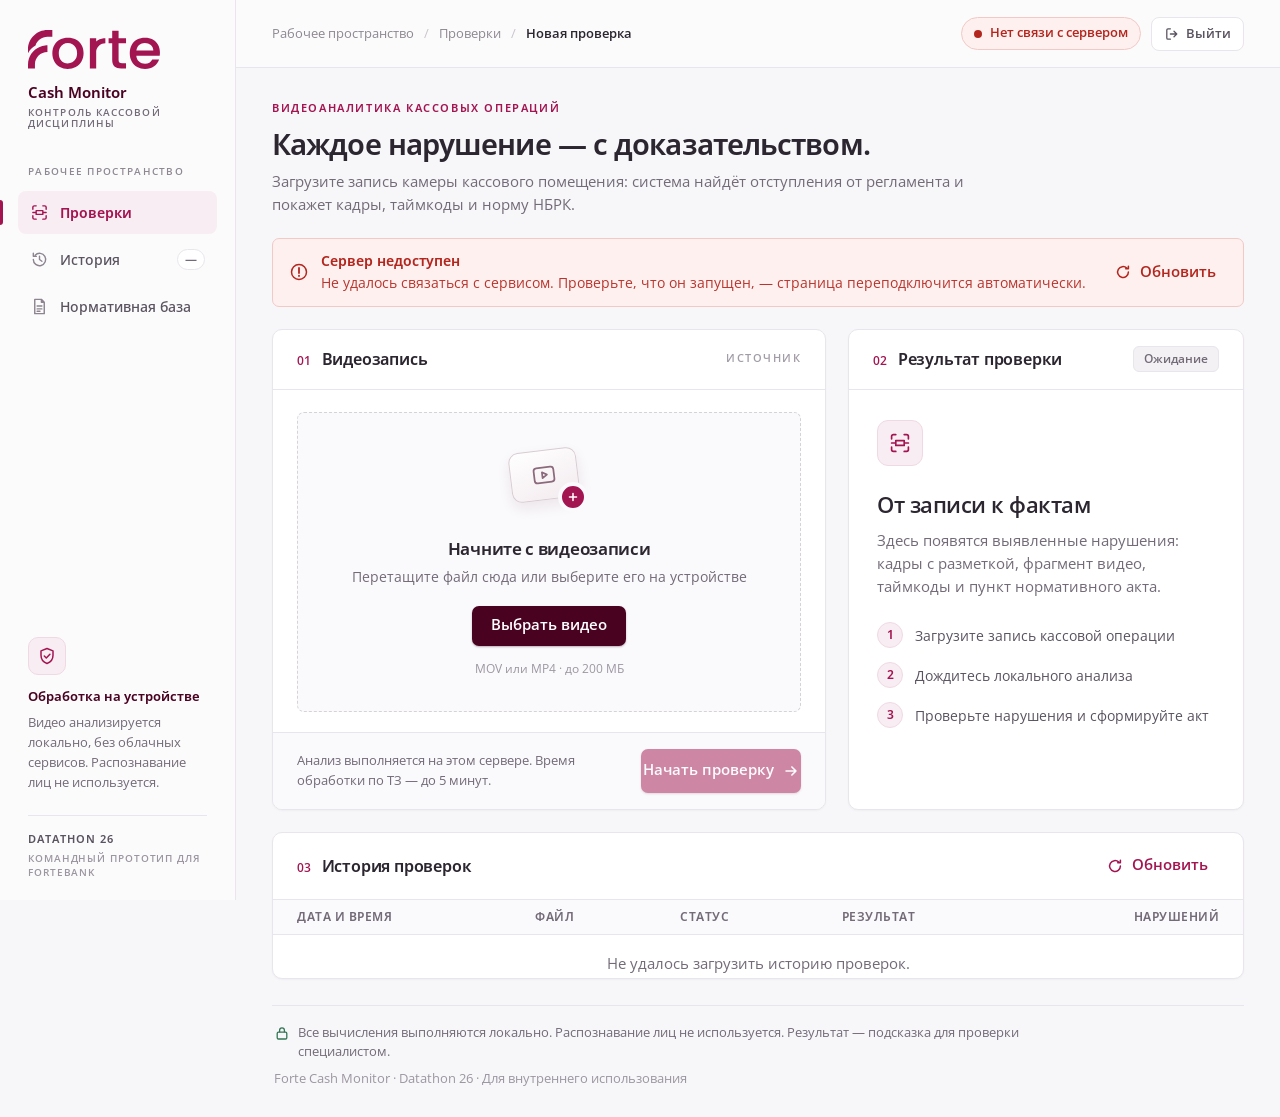
==== commit 4a9d0bea: "Final snapshot: service d6e22c0, detector 8540d83, final deliverables (2026-10-18) Co-Authored-By: C" ====
--- a/service/app/static/index.html
+++ b/service/app/static/index.html
@@ -16,9 +16,10 @@
   <!-- Sidebar (desktop) -->
   <aside class="sidebar" aria-label="Навигация">
     <a class="brand js-home" href="./" id="brand-link" aria-label="Forte Cash Monitor — новая проверка">
-      <img class="brand__logo" src="assets/brand/forte-magenta.svg" width="142" height="42" alt="Forte">
+      <!--brand:forte--><img class="brand__logo brand-forte" src="assets/brand/forte-magenta.svg" width="142" height="42" alt="Forte"><!--/brand:forte-->
+      <!--brand:neutral--><img class="brand__logo brand__logo--neutral brand-neutral" src="assets/brand/cash-monitor-wordmark.svg" width="220" height="44" alt="Cash Monitor"><!--/brand:neutral-->
     </a>
-    <div class="product-name">Cash Monitor<span>Контроль кассовой дисциплины</span></div>
+    <div class="product-name"><!--brand:forte-->Cash Monitor<!--/brand:forte--><span>Контроль кассовой дисциплины</span></div>
 
     <div class="sidebar-label">Рабочее пространство</div>
     <nav class="sidenav" aria-label="Разделы">
@@ -50,8 +51,9 @@
   <div class="shell">
     <header class="topbar">
       <a class="mobile-brand js-home" href="./" aria-label="Forte Cash Monitor — новая проверка">
-        <img src="assets/brand/forte-magenta.svg" width="84" height="25" alt="Forte">
-        <span>Cash Monitor</span>
+        <!--brand:forte--><img class="brand-forte" src="assets/brand/forte-magenta.svg" width="84" height="25" alt="Forte">
+        <span class="brand-forte">Cash Monitor</span><!--/brand:forte-->
+        <!--brand:neutral--><img class="mobile-brand__wordmark brand-neutral" src="assets/brand/cash-monitor-wordmark.svg" width="220" height="44" alt="Cash Monitor"><!--/brand:neutral-->
       </a>
       <div class="breadcrumb" aria-label="Расположение">
         <span>Рабочее пространство</span><span class="breadcrumb__sep" aria-hidden="true">/</span><span>Проверки</span><span class="breadcrumb__sep" aria-hidden="true">/</span><strong id="crumb-current">Новая проверка</strong>
@@ -240,7 +242,11 @@
             </div>
             <div class="player__inner">
               <div class="player__frame">
-                <video id="video" controls preload="metadata" playsinline></video>
+                <div class="player__box" id="player-box">
+                  <video id="video" controls preload="metadata" playsinline></video>
+                  <div class="live-chip" id="live-chip" hidden></div>
+                  <div class="live-toast" id="live-toast" role="status" aria-live="polite" aria-atomic="true"></div>
+                </div>
               </div>
               <div class="timeline-wrap">
                 <div class="timeline-label">События на записи</div>
@@ -249,7 +255,8 @@
                   <div class="timeline__markers" id="timeline-markers"></div>
                   <div class="timeline__head" id="timeline-head"></div>
                 </div>
-                <div class="timeline__labels"><span id="tl-start">0:00</span><span id="tl-end">—</span></div>
+                <div class="stage-strip" id="stage-strip" role="group" aria-label="Этапы операции на шкале времени" hidden></div>
+                <div class="timeline__labels"><span id="tl-start" title="Начало записи">00:00</span><span id="tl-cur" class="timeline__cur" title="Текущая позиция / длительность"></span><span id="tl-end" title="Длительность записи">—</span></div>
               </div>
               <dl class="meta-list" id="video-meta"></dl>
             </div>
@@ -257,6 +264,7 @@
 
           <div class="violations">
             <section class="card review-panel" id="review-panel" aria-labelledby="review-title" hidden></section>
+            <section class="card proc" id="procedure-panel" aria-labelledby="proc-title" hidden></section>
             <div class="violations__head">
               <h3 class="section-title"><span class="section-number">02</span> <span id="violations-title">Выявленные нарушения</span></h3>
             </div>
@@ -337,6 +345,7 @@
 
   <div class="toast" id="toast" role="status" aria-live="polite" hidden></div>
 
+  <script src="live.js" defer></script>
   <script src="app.js" defer></script>
 </body>
 </html>
--- a/service/app/static/app.css
+++ b/service/app/static/app.css
@@ -74,12 +74,17 @@
   position: absolute !important; width: 1px; height: 1px; padding: 0; margin: -1px;
   overflow: hidden; clip: rect(0 0 0 0); white-space: nowrap; border: 0;
 }
+/* Skip link: visually hidden (sr-only) until focused, so it can never peek out from an
+   off-screen offset (e.g. fixed-position shifts in scrolled full-page captures). */
 .skip-link {
-  position: fixed; left: 12px; top: -60px; z-index: 100;
+  position: fixed; left: 12px; top: 12px; z-index: 100;
   background: var(--surface); color: var(--brand); padding: 10px 16px; border-radius: 8px;
-  box-shadow: var(--shadow); transition: top .15s;
-}
-.skip-link:focus { top: 12px; }
+  box-shadow: var(--shadow);
+}
+.skip-link:not(:focus):not(:focus-visible) {
+  width: 1px; height: 1px; padding: 0; margin: -1px; overflow: hidden; white-space: nowrap;
+  clip: rect(0 0 0 0); clip-path: inset(50%); box-shadow: none;
+}
 .icon { width: 18px; height: 18px; flex: none; }
 
 /* ---------- Sidebar ---------- */
@@ -95,6 +100,12 @@
 .product-name span {
   display: block; margin-top: 6px; font-size: 9.5px; font-weight: 600; letter-spacing: 1.1px; text-transform: uppercase; color: var(--text-3);
 }
+/* BRAND=neutral: Cash Monitor wordmark instead of the Forte logo; the server sets <html data-brand>
+   and drops the other brand's markup, these rules only cover a raw static file. */
+html:not([data-brand="neutral"]) .brand-neutral, html[data-brand="neutral"] .brand-forte { display: none !important; }
+.brand__logo--neutral { width: 176px; }
+html[data-brand="neutral"] .product-name { margin-top: 12px; }
+html[data-brand="neutral"] .product-name span { margin-top: 0; }
 .sidebar-label {
   margin: 34px 10px 12px; font-size: 10px; font-weight: 600; letter-spacing: 1.3px; text-transform: uppercase; color: #8E8892;
 }
@@ -419,7 +430,11 @@
   transform: translateX(-3px);
 }
 .marker:hover, .marker.is-active { opacity: 1; box-shadow: 0 0 0 2px #fff, 0 0 0 4px var(--danger); }
-.timeline__labels { display: flex; justify-content: space-between; font-size: 12px; color: var(--text-3); margin-top: 4px; font-variant-numeric: tabular-nums; }
+.timeline__labels { display: flex; justify-content: space-between; gap: 8px; font-size: 12px; color: var(--text-3); margin-top: 4px; font-variant-numeric: tabular-nums; }
+.timeline__cur { color: var(--text-2); font-weight: 600; }
+/* Landscape source (another camera angle): wider player column, width-driven video. */
+@media (min-width: 961px) { .result__grid.is-landscape { grid-template-columns: minmax(320px, 1.15fr) minmax(0, 1fr); } }
+.result__grid.is-landscape .player__frame video { width: 100%; height: auto; max-height: 62vh; }
 .meta-list {
   display: grid; grid-template-columns: auto 1fr; gap: 4px 12px; margin: 12px 2px 2px; font-size: 13px;
 }
@@ -502,11 +517,15 @@
 .vmedia__frames { flex: 1 1 200px; min-width: 0; }
 .vclip .vmedia__label { margin-bottom: 0; }
 .vmedia .frames { margin-top: 0; flex-wrap: wrap; overflow: visible; }
-.vclip { margin: 0; display: grid; grid-template-columns: min-content; gap: 6px; max-width: 100%; flex: none; }
+.vclip {
+  /* Width from the clip's aspect ratio (--ar = w/h, set on the figure by app.js) at a target height,
+     but never wider than the card: portrait clips stay compact, landscape clips shrink to fit a phone. */
+  --clip-h: 300px;
+  margin: 0; display: flex; flex-direction: column; gap: 6px; flex: 0 1 auto; min-width: 0;
+  width: min(100%, calc(var(--clip-h) * var(--ar, .547)));
+}
 .vclip__video {
-  /* Explicit width from the clip's aspect ratio (--ar = w/h, set by app.js): portrait clips stay compact. */
-  --clip-h: 300px;
-  display: block; height: var(--clip-h); width: calc(var(--clip-h) * var(--ar, .547)); max-width: none; object-fit: contain;
+  display: block; width: 100%; height: auto; aspect-ratio: var(--ar, .547); max-width: 100%; object-fit: contain;
   border-radius: var(--radius-sm); background: #111; border: 1px solid var(--border);
 }
 .vclip__video:focus-visible { outline: 3px solid var(--brand); outline-offset: 2px; }
@@ -605,6 +624,39 @@
 .seg__btn--needs_followup.is-on { background: var(--warn); border-color: var(--warn); color: #fff; }
 .seg--decision .seg__btn { min-height: 38px; text-align: left; }
 
+/* Reviewer checklist (not visible on video) */
+.rv-checklist.is-flash, .cl-item.is-flash, .vcard.is-flash { animation: proc-flash 1.6s ease-out; }
+@keyframes proc-flash { 0%, 30% { box-shadow: 0 0 0 3px var(--brand-200); } 100% { box-shadow: 0 0 0 0 transparent; } }
+.rv-checklist { margin-top: 16px; padding-top: 14px; border-top: 1px solid var(--border); }
+.cl-head { display: flex; flex-direction: column; gap: 2px; }
+.cl-sub { color: var(--text-3); font-size: 12.5px; }
+.cl-list { list-style: none; margin: 10px 0 0; padding: 0; display: grid; gap: 8px; }
+.cl-group { margin-top: 12px; }
+.cl-group__head { display: flex; align-items: baseline; justify-content: space-between; gap: 8px; padding: 4px 0;
+  font-size: 12px; font-weight: 650; text-transform: uppercase; letter-spacing: .5px; color: var(--text-2); }
+details.cl-group > summary { cursor: pointer; list-style: none; border-top: 1px dashed var(--border); padding-top: 8px; }
+details.cl-group > summary::-webkit-details-marker { display: none; }
+details.cl-group > summary .cl-group__title::before { content: "\25B8"; display: inline-block; width: 1.1em; transition: transform .15s; }
+details.cl-group[open] > summary .cl-group__title::before { transform: rotate(90deg); }
+.cl-group__count { font-weight: 500; text-transform: none; letter-spacing: 0; color: var(--text-3); white-space: nowrap; }
+.cl-group .cl-list { margin-top: 6px; }
+.cl-item { display: flex; align-items: flex-start; justify-content: space-between; gap: 10px 16px; padding: 10px 12px;
+  border: 1px solid var(--border); border-radius: var(--radius-sm); background: var(--surface-2); }
+.cl-item--yes { border-color: var(--success-border); background: var(--success-bg); }
+.cl-item--no { border-color: var(--danger-border); background: var(--danger-bg); }
+.cl-text { min-width: 0; flex: 1; }
+.cl-label { font-weight: 600; font-size: 14px; color: var(--text); }
+.cl-meta { margin-top: 3px; font-size: 12.5px; color: var(--text-3); }
+.cl-basis { cursor: help; }
+.cl-quote { margin-top: 2px; }
+.cl-quote summary { cursor: pointer; color: var(--brand); font-weight: 600; width: max-content; }
+.cl-quote blockquote { margin: 4px 0 0; padding-left: 10px; border-left: 2px solid var(--border-strong); font-style: italic; color: var(--text-2); overflow-wrap: anywhere; }
+.cl-seg { flex: none; flex-wrap: nowrap; gap: 4px; }
+.cl-btn { min-height: 32px; padding: 0 12px; min-width: 44px; justify-content: center; }
+.cl-btn--yes.is-on { background: var(--success); border-color: var(--success); color: #fff; }
+.cl-btn--no.is-on { background: var(--danger); border-color: var(--danger); color: #fff; }
+.cl-btn--unset.is-on { background: var(--surface-3); border-color: var(--text-3); color: var(--text); }
+
 .rv-chip {
   display: inline-flex; align-items: center; gap: 5px; font-size: 12px; font-weight: 650; padding: 2px 9px; border-radius: 99px;
   border: 1px solid var(--border); background: var(--surface-2); color: var(--text-2); white-space: nowrap;
@@ -731,6 +783,7 @@
   .topbar { height: 60px; padding: 0 20px; position: sticky; top: 0; z-index: 20; }
   .mobile-brand { display: flex; align-items: center; gap: 10px; text-decoration: none; flex: none; }
   .mobile-brand img { width: 84px; height: auto; }
+  .mobile-brand img.mobile-brand__wordmark { width: 130px; }
   .mobile-brand span {
     padding-left: 10px; border-left: 1px solid var(--border); font-size: 12.5px; font-weight: 650; line-height: 1.15; color: var(--brand-800);
   }
@@ -784,7 +837,7 @@
   .verdict__meta { flex-direction: column; gap: 1px; }
   .vcard { padding: 14px 14px; }
   .vcard__top { gap: 10px; }
-  .vclip__video { --clip-h: 280px; }
+  .vclip { --clip-h: 280px; }
   .score { padding: 8px 10px; }
   .meter { flex-basis: 48px; }
   .segs i { width: 12px; }
@@ -806,6 +859,7 @@
   .rv-head .rv-save { order: 2; }
   .rv-fields { grid-template-columns: 1fr; }
   .seg--decision { display: grid; grid-template-columns: 1fr; }
+  .cl-item { flex-direction: column; }
   .seg--decision .seg__btn { justify-content: flex-start; min-height: 42px; }
   .rv-actions__main { width: 100%; }
   .rv-actions__main .btn { width: 100%; min-height: 44px; }
@@ -822,3 +876,119 @@
 @media (prefers-reduced-motion: reduce) {
   *, *::before, *::after { animation-duration: .01ms !important; transition-duration: .01ms !important; scroll-behavior: auto !important; }
 }
+
+/* ---------- Operation steps (meta.procedure) ---------- */
+.proc { margin-bottom: 16px; padding: 16px 18px; }
+.proc__head { display: flex; align-items: flex-start; justify-content: space-between; gap: 8px 12px; flex-wrap: wrap; }
+.proc__title { display: flex; flex-direction: column; gap: 1px; font-size: 16px; font-weight: 650; line-height: 1.3; min-width: 0; }
+.proc__eyebrow { font-size: 10.5px; font-weight: 600; letter-spacing: 1.2px; text-transform: uppercase; color: var(--text-3); }
+.proc__name { overflow-wrap: anywhere; }
+.proc__name--unknown { color: var(--text-3); font-style: italic; font-weight: 600; }
+.proc__basis { margin-top: 6px; font-size: 13px; color: var(--text-2); line-height: 1.45; overflow-wrap: anywhere; }
+.proc__summary { display: flex; align-items: center; gap: 6px; flex-wrap: wrap; margin-top: 10px; font-size: 13px; font-weight: 600; color: var(--text-2); }
+.proc__summary--ok { color: var(--success); background: var(--success-bg); border: 1px solid var(--success-border); border-radius: var(--radius-sm); padding: 7px 10px; }
+.proc__count { white-space: nowrap; }
+.proc__count:not(:last-child)::after { content: "·"; margin-left: 6px; color: var(--text-3); }
+.proc__count.pstep--ok, .proc__count.pstep--na { color: var(--text-2); }
+.proc__count.pstep--bad { color: var(--danger); }
+.proc__count.pstep--risk { color: var(--warn); }
+.proc__count.pstep--manual { color: var(--info); }
+.proc__summary svg { width: 16px; height: 16px; flex: none; }
+.proc__steps { list-style: none; margin: 12px 0 0; padding: 0; display: flex; flex-direction: column; }
+.pstep { position: relative; display: flex; gap: 12px; padding: 0 0 12px; }
+.pstep:last-child { padding-bottom: 0; }
+.pstep:not(:last-child)::before { content: ""; position: absolute; left: 13px; top: 28px; bottom: 2px; width: 2px; background: var(--border); }
+.pstep__icon {
+  flex: none; width: 28px; height: 28px; border-radius: 50%; display: grid; place-items: center;
+  font-size: 14px; font-weight: 700; line-height: 1; border: 1.5px solid currentColor; background: var(--surface);
+}
+.pstep__body { flex: 1; min-width: 0; padding-top: 3px; }
+.pstep__row { display: flex; align-items: baseline; justify-content: space-between; gap: 4px 10px; flex-wrap: wrap; }
+.pstep__title { font-weight: 600; font-size: 14px; line-height: 1.35; overflow-wrap: anywhere; color: var(--text); }
+.pstep__status { font-size: 12px; font-weight: 650; white-space: nowrap; }
+.pstep__note { margin-top: 2px; font-size: 13px; color: var(--text-2); line-height: 1.45; overflow-wrap: anywhere; }
+.pstep__rule { margin-top: 2px; font-size: 12px; color: var(--text-3); overflow-wrap: anywhere; }
+.pstep__actions { display: flex; flex-wrap: wrap; align-items: center; gap: 6px; margin-top: 6px; }
+.pstep--ok .pstep__icon, .pstep--ok .pstep__status { color: var(--success); }
+.pstep--bad .pstep__icon, .pstep--bad .pstep__status { color: var(--danger); }
+.pstep--bad .pstep__icon { background: var(--danger-bg); }
+.pstep--risk .pstep__icon, .pstep--risk .pstep__status { color: var(--warn); }
+.pstep--risk .pstep__icon { background: var(--warn-bg); }
+.pstep--na .pstep__icon, .pstep--na .pstep__status { color: var(--text-3); }
+.pstep--na .pstep__icon { border-style: dashed; }
+.pstep--manual .pstep__icon, .pstep--manual .pstep__status { color: var(--info); }
+.timecode--sm { padding: 2px 8px; font-size: 12.5px; }
+.proc__tid { margin-right: 0; vertical-align: 0; }
+.proc__tid--link { cursor: pointer; text-decoration: underline; text-underline-offset: 2px; }
+.proc__tid--link:hover { background: var(--brand-100); }
+.proc__manual {
+  font: inherit; font-size: 12.5px; color: var(--info); background: none; border: 1px solid currentColor; border-radius: 6px;
+  padding: 2px 8px; cursor: pointer;
+}
+.proc__manual:hover { background: #EEF3F9; }
+@media (max-width: 640px) {
+  .proc { padding: 14px; }
+}
+
+/* ---------- Live replay (LIVE_REPLAY): stage strip, current step, chip + toast on the player ---------- */
+/* The box hugs the video so the overlays sit on the picture (portrait or landscape). */
+.player__box { position: relative; max-width: 100%; display: flex; }
+.result__grid.is-landscape .player__box { width: 100%; }
+.live-chip {
+  position: absolute; top: 8px; left: 8px; max-width: calc(100% - 16px); z-index: 2; pointer-events: none;
+  display: block; padding: 4px 10px 4px 8px; border-radius: 999px;
+  background: rgba(20, 16, 22, .76); color: #fff; font-size: 12px; font-weight: 600; line-height: 1.35;
+  white-space: nowrap; overflow: hidden; text-overflow: ellipsis;
+}
+.live-chip::before { content: ""; display: inline-block; width: 8px; height: 8px; border-radius: 50%; margin-right: 6px; background: #9C96A0; }
+.live-chip--ok::before { background: #5FC08A; }
+.live-chip--bad::before { background: #FF6B61; }
+.live-chip--risk::before { background: #F2B544; }
+.live-chip[hidden] { display: none; }
+.live-toast {
+  position: absolute; left: 8px; right: 8px; top: 40px; z-index: 3; pointer-events: none;
+  padding: 8px 12px; border-radius: 8px; background: var(--danger); color: #fff;
+  font-size: 13px; font-weight: 650; line-height: 1.35; text-align: center; box-shadow: 0 6px 18px rgba(0, 0, 0, .3);
+  overflow-wrap: anywhere;
+  opacity: 0; visibility: hidden; transform: translateY(-6px);
+  transition: opacity .18s ease, transform .18s ease, visibility 0s linear .18s;
+}
+.live-toast.is-on { opacity: 1; visibility: visible; transform: none; transition: opacity .18s ease, transform .18s ease; }
+.stage-strip {
+  position: relative; height: 12px; margin-top: 6px; border-radius: 4px;
+  background: var(--surface-2); box-shadow: inset 0 0 0 1px var(--border);
+}
+.stage-strip[hidden] { display: none; }
+.stage-seg {
+  position: absolute; top: 0; bottom: 0; min-width: 8px; padding: 0; border: 0; border-radius: 4px; cursor: pointer;
+  background: #A8A2AC; opacity: .9; z-index: 1;
+}
+.stage-seg--ok { background: var(--success); }
+.stage-seg--bad { background: var(--danger); }
+.stage-seg--risk { background: #C98F1C; }
+.stage-seg--span { z-index: 0; opacity: .72; }
+.stage-seg:hover, .stage-seg.is-current { opacity: 1; box-shadow: 0 0 0 2px #fff, 0 0 0 3.5px var(--text-2); z-index: 2; }
+.stage-seg--span:hover, .stage-seg--span.is-current { z-index: 0; }
+.stage-seg:focus-visible { outline: none; box-shadow: 0 0 0 2px #fff, 0 0 0 4px var(--brand); z-index: 3; }
+.pstep.is-current { background: var(--brand-50); border-radius: var(--radius-sm); box-shadow: 0 0 0 6px var(--brand-50); }
+.pstep.is-current .pstep__title { color: var(--brand-800); }
+.pstep.is-current .pstep__icon { box-shadow: 0 0 0 3px var(--brand-200); }
+.pstep.is-land-ok .pstep__icon, .stage-seg.is-land-ok { animation: live-pulse-ok 1.1s ease-out; }
+.pstep.is-land-risk .pstep__icon, .stage-seg.is-land-risk { animation: live-pulse-risk 1.1s ease-out; }
+.pstep.is-land-bad .pstep__icon { animation: live-flash-bad 1.2s ease-out; }
+.pstep.is-land-bad { animation: live-flash-row 1.4s ease-out; }
+.stage-seg.is-land-bad { animation: live-pulse-bad 1.2s ease-out; }
+@keyframes live-pulse-ok { 0% { box-shadow: 0 0 0 0 rgba(49, 117, 83, .55); transform: scale(1.18); } 100% { box-shadow: 0 0 0 12px rgba(49, 117, 83, 0); transform: none; } }
+@keyframes live-pulse-risk { 0% { box-shadow: 0 0 0 0 rgba(201, 143, 28, .6); transform: scale(1.18); } 100% { box-shadow: 0 0 0 12px rgba(201, 143, 28, 0); transform: none; } }
+@keyframes live-pulse-bad { 0% { box-shadow: 0 0 0 0 rgba(179, 38, 30, .65); } 100% { box-shadow: 0 0 0 12px rgba(179, 38, 30, 0); } }
+@keyframes live-flash-bad { 0%, 35% { background: var(--danger); color: #fff; transform: scale(1.2); } 100% { transform: none; } }
+@keyframes live-flash-row { 0%, 30% { background: var(--danger-bg); box-shadow: 0 0 0 6px var(--danger-bg); } }
+@media (prefers-reduced-motion: reduce) {
+  .pstep.is-land-ok .pstep__icon, .pstep.is-land-risk .pstep__icon, .pstep.is-land-bad .pstep__icon, .pstep.is-land-bad,
+  .stage-seg.is-land-ok, .stage-seg.is-land-risk, .stage-seg.is-land-bad { animation: none !important; }
+  .live-toast, .live-toast.is-on { transition: none !important; transform: none; }
+}
+@media (max-width: 640px) {
+  .live-chip { font-size: 11.5px; }
+  .live-toast { font-size: 12.5px; }
+}
